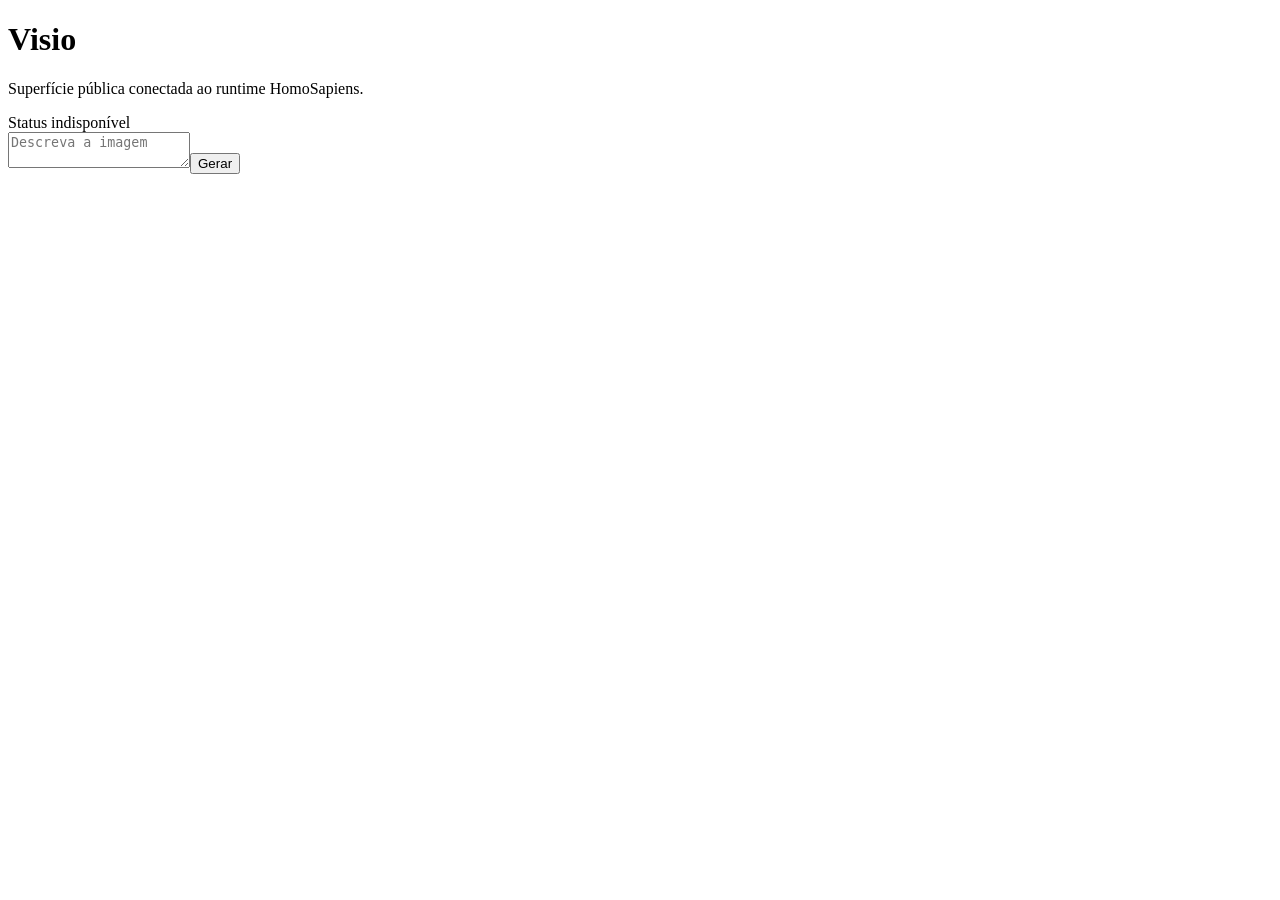
==== index.html @ 23fc5c18 "feat: publicar frontend Visio conectado ao runtime" ====
<!doctype html><html lang="pt-BR"><head><meta charset="utf-8"><meta name="viewport" content="width=device-width,initial-scale=1"><title>Visio · HomoSapiens</title></head><body><main><h1>Visio</h1><p>Superfície pública conectada ao runtime HomoSapiens.</p><div id="status">Verificando runtime…</div><textarea id="prompt" placeholder="Descreva a imagem"></textarea><button id="run">Gerar</button><div id="msg"></div><div id="preview"></div></main><script>(()=>{const BASE="https://visio-runtime-preview.homosapiens.id",st=document.querySelector("#status"),p=document.querySelector("#prompt"),b=document.querySelector("#run"),m=document.querySelector("#msg"),v=document.querySelector("#preview");fetch(BASE+"/health").then(r=>r.json()).then(j=>st.textContent=j.openai_configured?"Visio online · OpenAI conectada":"Visio online").catch(()=>st.textContent="Status indisponível");b.onclick=async()=>{const i=p.value.trim();if(i.length<3){m.textContent="Descreva a imagem.";return}b.disabled=true;m.textContent="Processando…";try{const z=new FormData;z.set("instruction",i);z.set("output_format","png");z.set("size","1024x1024");z.set("quality","medium");const r=await fetch(BASE+"/api/public/auto",{method:"POST",body:z});if(!r.ok)throw new Error(await r.text());const ct=r.headers.get("content-type")||"";if(ct.startsWith("image/")){const u=URL.createObjectURL(await r.blob());v.innerHTML="<img style='max-width:100%' alt='Resultado Visio'>";v.querySelector("img").src=u}else{const j=await r.json();if(j.url){v.innerHTML="<img style='max-width:100%' alt='Resultado Visio'>";v.querySelector("img").src=j.url}}m.textContent="Concluído."}catch(e){m.textContent="Não foi possível concluir."}finally{b.disabled=false}}})();</script></body></html>
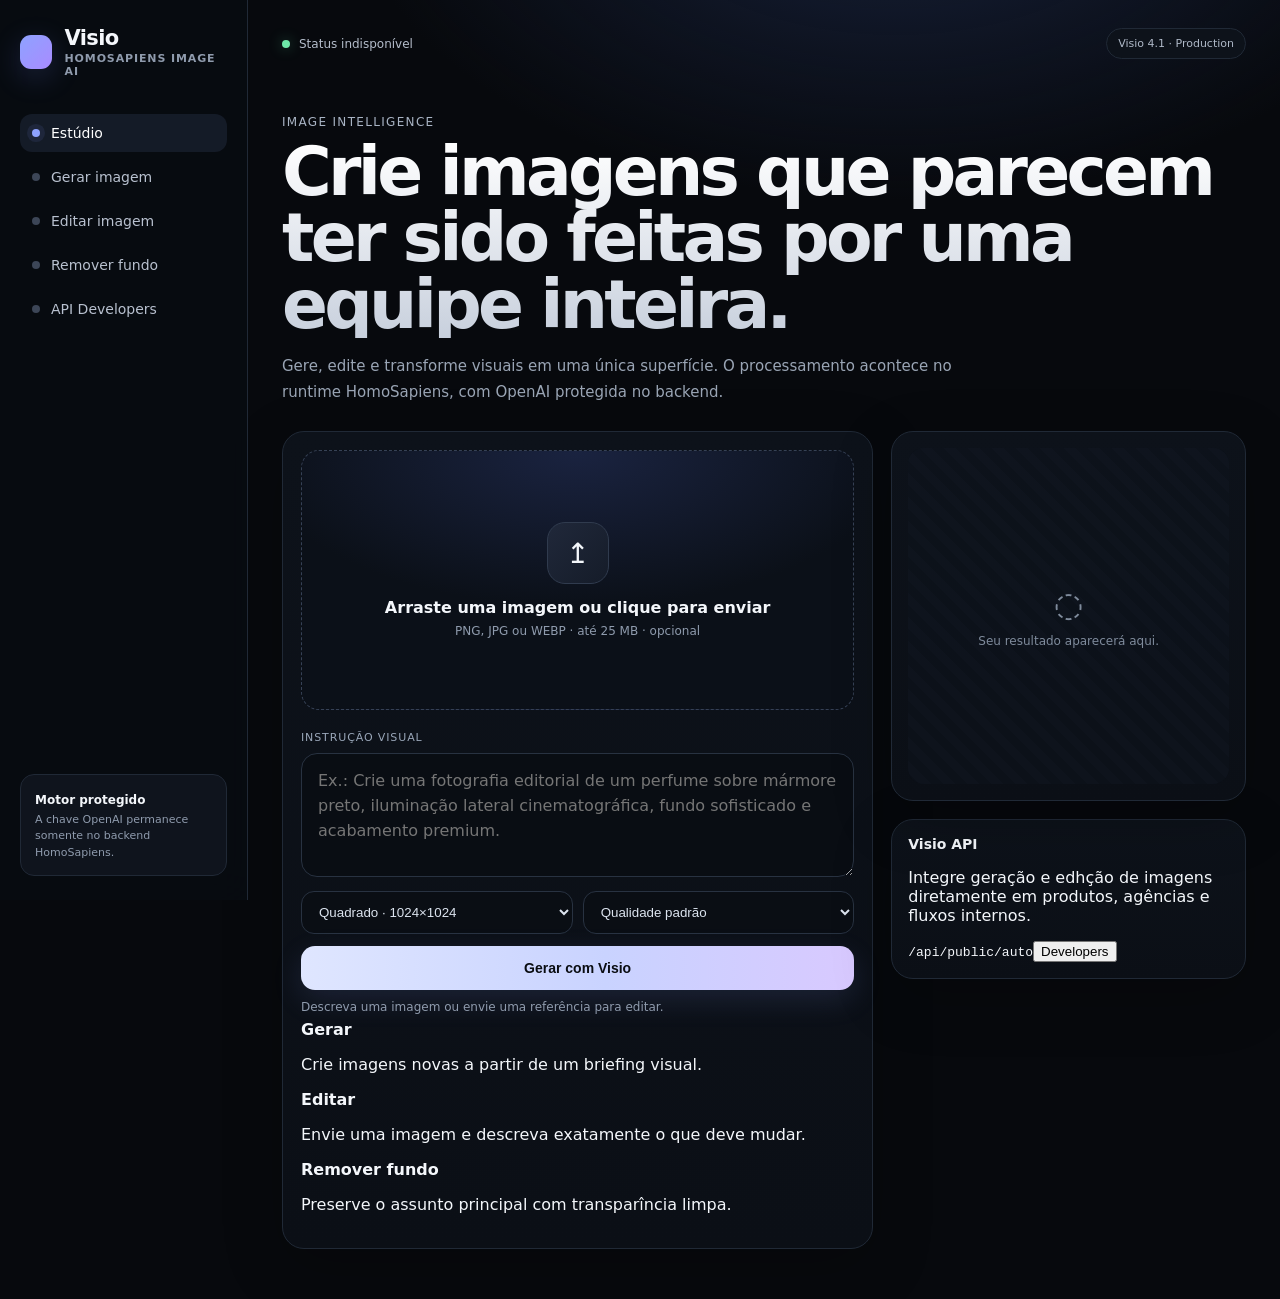
==== commit dc587f66: "feat(visio): redesenhar interface pública premium" ====
--- a/index.html
+++ b/index.html
@@ -1 +1,113 @@
-<!doctype html><html lang="pt-BR"><head><meta charset="utf-8"><meta name="viewport" content="width=device-width,initial-scale=1"><title>Visio · HomoSapiens</title></head><body><main><h1>Visio</h1><p>Superfície pública conectada ao runtime HomoSapiens.</p><div id="status">Verificando runtime…</div><textarea id="prompt" placeholder="Descreva a imagem"></textarea><button id="run">Gerar</button><div id="msg"></div><div id="preview"></div></main><script>(()=>{const BASE="https://visio-runtime-preview.homosapiens.id",st=document.querySelector("#status"),p=document.querySelector("#prompt"),b=document.querySelector("#run"),m=document.querySelector("#msg"),v=document.querySelector("#preview");fetch(BASE+"/health").then(r=>r.json()).then(j=>st.textContent=j.openai_configured?"Visio online · OpenAI conectada":"Visio online").catch(()=>st.textContent="Status indisponível");b.onclick=async()=>{const i=p.value.trim();if(i.length<3){m.textContent="Descreva a imagem.";return}b.disabled=true;m.textContent="Processando…";try{const z=new FormData;z.set("instruction",i);z.set("output_format","png");z.set("size","1024x1024");z.set("quality","medium");const r=await fetch(BASE+"/api/public/auto",{method:"POST",body:z});if(!r.ok)throw new Error(await r.text());const ct=r.headers.get("content-type")||"";if(ct.startsWith("image/")){const u=URL.createObjectURL(await r.blob());v.innerHTML="<img style='max-width:100%' alt='Resultado Visio'>";v.querySelector("img").src=u}else{const j=await r.json();if(j.url){v.innerHTML="<img style='max-width:100%' alt='Resultado Visio'>";v.querySelector("img").src=j.url}}m.textContent="Concluído."}catch(e){m.textContent="Não foi possível concluir."}finally{b.disabled=false}}})();</script></body></html>+<!doctype html>
+<html lang="pt-BR">
+<head>
+<meta charset="utf-8">
+<meta name="viewport" content="width=device-width,initial-scale=1">
+<meta name="theme-color" content="#07090d">
+<title>Visio — HomoSapiens Image AI</title>
+<style>
+:root{--bg:#07090d;--panel:#0d1118;--panel2:#111722;--line:#202936;--muted:#8f9bad;--text:#f4f7fb;--accent:#8ea2ff;--accent2:#a98bff;--ok:#6ee7a8;--danger:#ff8f8f}
+*{box-sizing:border-box}html,body{margin:0;background:radial-gradient(1000px 600px at 70% -10%,#17213b 0%,transparent 55%),var(--bg);color:var(--text);font-family:Inter,ui-sans-serif,system-ui,-apple-system,BlinkMacSystemFont,"Segoe UI",sans-serif}
+body{min-height:100vh}.shell{display:grid;grid-template-columns:248px minmax(0,1fr);min-height:100vh}
+aside{border-right:1px solid var(--line);background:rgba(9,12,18,.88);backdrop-filter:blur(18px);padding:26px 20px;position:sticky;top:0;height:100vh}
+.brand{display:flex;align-items:center;gap:12px;font-weight:800;font-size:21px;letter-spacing:-.03em}.mark{width:34px;height:34px;border-radius:11px;background:linear-gradient(135deg,var(--accent),var(--accent2));box-shadow:0 8px 30px #7586ff33}
+.brand small{display:block;font-size:11px;color:var(--muted);font-weight:600;letter-spacing:.08em;text-transform:uppercase;margin-top:2px}
+.nav{margin-top:36px;display:grid;gap:6px}.nav button{all:unset;display:flex;align-items:center;gap:11px;padding:11px 12px;border-radius:12px;color:#b8c1cf;font-size:14px;cursor:pointer}.nav button:hover,.nav button.active{background:#141b27;color:#fff}.nav i{width:8px;height:8px;border-radius:50%;background:#3c4657}.nav .active i{background:var(--accent);box-shadow:0 0 0 5px #8194ff18}
+.sidebar-foot{position:absolute;bottom:24px;left:20px;right:20px;padding:14px;border:1px solid var(--line);border-radius:14px;background:#0f141d}.sidebar-foot b{font-size:12px}.sidebar-foot p{margin:4px 0 0;color:var(--muted);font-size:11px;line-height:1.5}
+main{padding:28px 34px 50px}.topbar{display:flex;justify-content:space-between;align-items:center;gap:18px}.status{display:flex;align-items:center;gap:9px;font-size:12px;color:#b4bdcb}.dot{width:8px;height:8px;border-radius:50%;background:var(--ok);box-shadow:0 0 14px #5ee6a066}.chip{padding:8px 11px;border:1px solid var(--line);border-radius:999px;background:#0d121a;color:#aeb8c7;font-size:11px}
+.hero{margin:56px 0 26px}.eyebrow{font-size:12px;color:#a9b4c4;letter-spacing:.11em;text-transform:uppercase}.hero h1{font-size:clamp(38px,5.3vw,72px);max-width:980px;line-height:.98;letter-spacing:-.055em;margin:10px 0 16px;background:linear-gradient(180deg,#fff 0%,#c8d0dd 100%);-webkit-background-clip:text;color:transparent}.hero p{max-width:720px;color:#9aa5b5;line-height:1.7;font-size:15px}
+.workspace{display:grid;grid-template-columns:minmax(0,1.25fr) minmax(320px,.75fr);gap:18px;align-items:start}.card{background:linear-gradient(180deg,#0d121a,#0b0f16);border:1px solid var(--line);border-radius:22px;box-shadow:0 18px 60px #00000035}
+.creator{padding:18px}.drop{min-height:260px;border:1px dashed #364155;border-radius:18px;background:radial-gradient(500px 240px at 50% 0%,#1a2340 0%,#0b1018 65%);display:grid;place-items:center;text-align:center;padding:28px;cursor:pointer;transition:.2s}.drop:hover,.drop.drag{border-color:#7185ff;background:radial-gradient(500px 240px at 50% 0%,#202a4d 0%,#0b1018 65%)}.upload-icon{font-size:28px;width:62px;height:62px;border-radius:18px;display:grid;place-items:center;margin:0 auto 14px;background:linear-gradient(135deg,#20283a,#151c29);border:1px solid #303b4e}.drop strong{font-size:16px}.drop p{margin:7px 0 0;color:var(--muted);font-size:12px}
+.field{margin-top:16px}.field label{font-size:11px;letter-spacing:.08em;color:#99a6b8;text-transform:uppercase}.field textarea{width:100%;margin-top:8px;min-height:124px;resize:vertical;border:1px solid #283241;border-radius:16px;background:#090d13;color:#f4f7fb;padding:15px 16px;font:inherit;line-height:1.55;outline:none}.field textarea:focus{border-color:#6378ef;box-shadow:0 0 0 3px #6378ef18}.controls{display:grid;grid-template-columns:1fr 1fr;gap:10px;margin-top:10px}.controls select{width:100%;border:1px solid #283241;border-radius:13px;background:#0a0e14;color:#dce4ef;padding:12px 13px;outline:none}.run{width:100%;margin-top:12px;border:0;border-radius:14px;padding:14px 16px;font-weight:800;font-size:14px;cursor:pointert;color:#0a0d12;background:linear-gradient(90deg,#dfe6ff,#c9d3ff 55%,#d8c9ff);box-shadow:0 10px 30px #8aa0ff22}.run:disabled{opacity:.55;cursor:not-allowed}.msg{min-height:20px;margin-top:10px;font-size:12px;color:var(--muted)}.msg.ok{color:#8ce9b6}.msg.err{color:var(--danger)}
+.sidecol{display:grid;gap:18px}.preview{min-height:370px;padding:16px;display:grid;place-items:center;overflow:hidden;position:relative}.preview:before{content:"";position:absolute;inset:16px;border-radius:16px;background:linear-gradient(45deg,#0e141e 25%,#121925 25%,#121925 50%,#0e141e 50%,#0e141e 75%,#121925 75%);background-size:24px 24px;opacity:.45}.preview-inner{position:relative;z-index:1;text-align:center;color:#7f8b9c;font-size:12px}.preview img{position:relative;z-index:1;max-width:100%;max-height:580px;border-radius:15px;display:block;box-shadow:0 18px 45px #0008}.mini{padding:16px}.mini h3{margin:0 0 4px;font-size:14px}.mini {{margin:0;color:var(--muted);font-size:12px;line-height:1.55}.api-row{display:flex;justify-content:space-between;gap:10px;align-items:center;margin-top:14px;padding-top:14px;border-top:1px solid var(--line)}.api-row code{font-size:11px;color:#bac4d4}.api-btn{border:1px solid #2d3747;background:#131a25;color:#dce5f3;border-radius:10px;padding:8px 10px;font-size:11px}
+.features{margin-top:18px;display:grid;grid-template-columns:repeat(3,1fr);gap:12px}.feature{padding:15px;border:1px solid var(--line);border-radius:16px;background:#0b1017}.feature b{font-size:12px}.feature p{margin:5px 0 0;color:var(--muted);font-size:11px;line-height:1.5}
+@media(max-width:980px){.shell{grid-template-columns:1fr}aside{display:none}main{padding:22px}.workspace{grid-template-columns:1fr}.features{grid-template-columns:1fr}.hero{margin-top:42px}.hero h1{font-size:48px}}
+</style>
+</head>
+<body>
+<div class="shell">
+  <aside>
+    <div class="brand"><div class="mark"></div><div>Visio<small>HomoSapiens Image AI</small></div></div>
+    <div class="nav">
+      <button class="active"><i></i>Estúdio</button>
+      <button><i></i>Gerar imagem</button>
+      <button><i></i>Editar imagem</button>
+      <button><i></i>Remover fundo</button>
+    <button><i></i>API Developers</button>
+    </div>
+    <div class="sidebar-foot"><b>Motor protegido</b><p>A chave OpenAI permanece somente no backend HomoSapiens.</p></div>
+  </aside>
+  <main>
+    <div class="topbar">
+      <div class="status"><span class="dot"></span><span id="status">Verificando runtime…</span></div>
+      <div class="chip">Visio 4.1 · Production</div>
+    </div>
+    <section class="hero">
+      <div class="eyebrow">Image intelligence</div>
+      <h1>Crie imagens que parecem ter sido feitas por uma equipe inteira.</h1>
+      <p>Gere, edite e transforme visuais em uma única superfície. O processamento acontece no runtime HomoSapiens, com OpenAI protegida no backend.</p>
+    </section>
+    <section class="workspace">
+      <div class="card creator">
+        <div id="drop" class="drop">
+          <div>
+            <div class="upload-icon">↥</div>
+            <strong id="fileLabel">Arraste uma imagem ou clique para enviar</strong>
+            <p>PNG, JPG ou WEBP · até 25 MB · opcional</p>
+          </div>
+        </div>
+        <input id="file" type="file" accept="image/*" hidden>
+        <div class="field">
+          <label>Instrução visual</label>
+          <textarea id="prompt" placeholder="Ex.: Crie uma fotografia editorial de um perfume sobre mármore preto, iluminação lateral cinematográfica, fundo sofisticado e acabamento premium."></textarea>
+        </div>
+        <div class="controls">
+          <select id="size">
+            <option value="1024x1024">Quadrado · 1024×1024</option>
+            <option value="1536x1024">Paisagem · 1536×1024</option>
+            <option value="1024x1536">Retrato · 1024×1536</option>
+          </select>
+          <select id="quality">
+            <option value="low">Qualidade rápida</option>
+            <option value="medium" selected>Qualidade padrão</option>
+            <option value="high">Qualidade alta</option>
+          </select>
+        </div>
+        <button id="run" class="run">Gerar com Visio</button>
+        <div id="msg" class="msg">Descreva uma imagem ou envie uma referência para editar.</div>
+        <div class="features">
+          <div class="feature"><b>Gerar</b><p>Crie imagens novas a partir de um briefing visual.</p></div>
+          <div class="feature"><b>Editar</b><p>Envie uma imagem e descreva exatamente o que deve mudar.</p></div>
+          <div class="feature"><b>Remover fundo</b><p>Preserve o assunto principal com transparîncia limpa.</p></div>
+        </div>
+      </div>
+      <div class="sidecol">
+        <div class="card preview" id="preview"><div class="preview-inner"><div style="font-size:34px;margin-bottom:10px">◌</div>Seu resultado aparecerá aqui.</div></div>
+        <div class="card mini">
+          <h3>Visio API</h3>
+          <p>Integre geração e edhção de imagens diretamente em produtos, agências e fluxos internos.</p>
+          <div class="api-row"><code>/api/public/auto</code><button class="api-btn" type="button">Developers</button></div>
+        </div>
+      </div>
+    </section>
+  </main>
+</div>
+<script>
+(()=>{const BASE="https://visio-runtime-preview.homosapiens.id";
+const f=document.querySelector("#file"),d=document.querySelector("#drop"),fl=document.querySelector("#fileLabel"),p=document.querySelector("#prompt"),s=document.querySelector("#size"),q=document.querySelector("#quality"),b=document.querySelector("#run"),m=document.querySelector("#msg"),v=document.querySelector("#preview"),st=document.querySelector("#status");
+fetch(BASE+"/health",{cache:"no-store"}).then(r=>r.json()).then(j=>{st.textContent=j.openai_configured?"Visio online · OpenAI conectada":"Visio online · motor não configurado"}).catch(()=>st.textContent="Status indisponível");
+d.onclick=()=>f.click();
+["dragenter","dragover"].forEach(x=>d.addEventListener(x,e=>{e.preventDefault();d.classList.add("drag")}));
+["dragleave","drop"].forEach(x=>d.addEventListener(x,e=>{e.preventDefault();d.classList.remove("drag")}));
+d.addEventListener("drop",e=>{const x=e.dataTransfer.files?.[0];if(!x)return;const t=new DataTransfer;t.items.add(x);f.files=t.files;f.dispatchEvent(new Event("change"))});
+f.onchange=()=>fl.textContent=f.files[0]?.name||"Arraste uma imagem ou clique para enviar";
+b.onclick=async()=>{const i=p.value.trim();if(i.length<3){m.className="msg err";m.textContent="Descreva o que pretende criar ou editar.";return}
+b.disabled=true;m.className="msg";m.textContent="Processando no Visio…";
+try{const z=new FormData;z.set("instruction",i);z.set("output_format","png");z.set("size",s.value);z.set("quality",q.value);if(f.files[0])z.set("image",f.files[0]);
+const r=await fetch(BASE+"/api/public/auto",{method:"POST",body:z});if(!r.ok)throw new Error(await r.text());const ct=r.headers.get("content-type")||"";
+if(ct.startsWith("image/")){const u=URL.createObjectURL(await r.blob());v.innerHTML="<img alt='Resultado Visio'>";v.querySelector("img").src=u}else{const já=await r.json();if(ja.url){v.innerHTML="<img alt='Resultado Visio'>";v.querySelector("img").src=ja.url}else v.innerHTML="<div class='preview-inner'>"+JSON.stringify(ja)+"</div>"}
+m.className="msg ok";m.textContent="Concluído. Resultado gerado pelo Visio."}catch(e){console.error(e);m.className="msg err";m.textContent="Não foi possível concluir. Tente novamente."}finally{b.disabled=false}};
+})();
+</script>
+</body>
+</html>
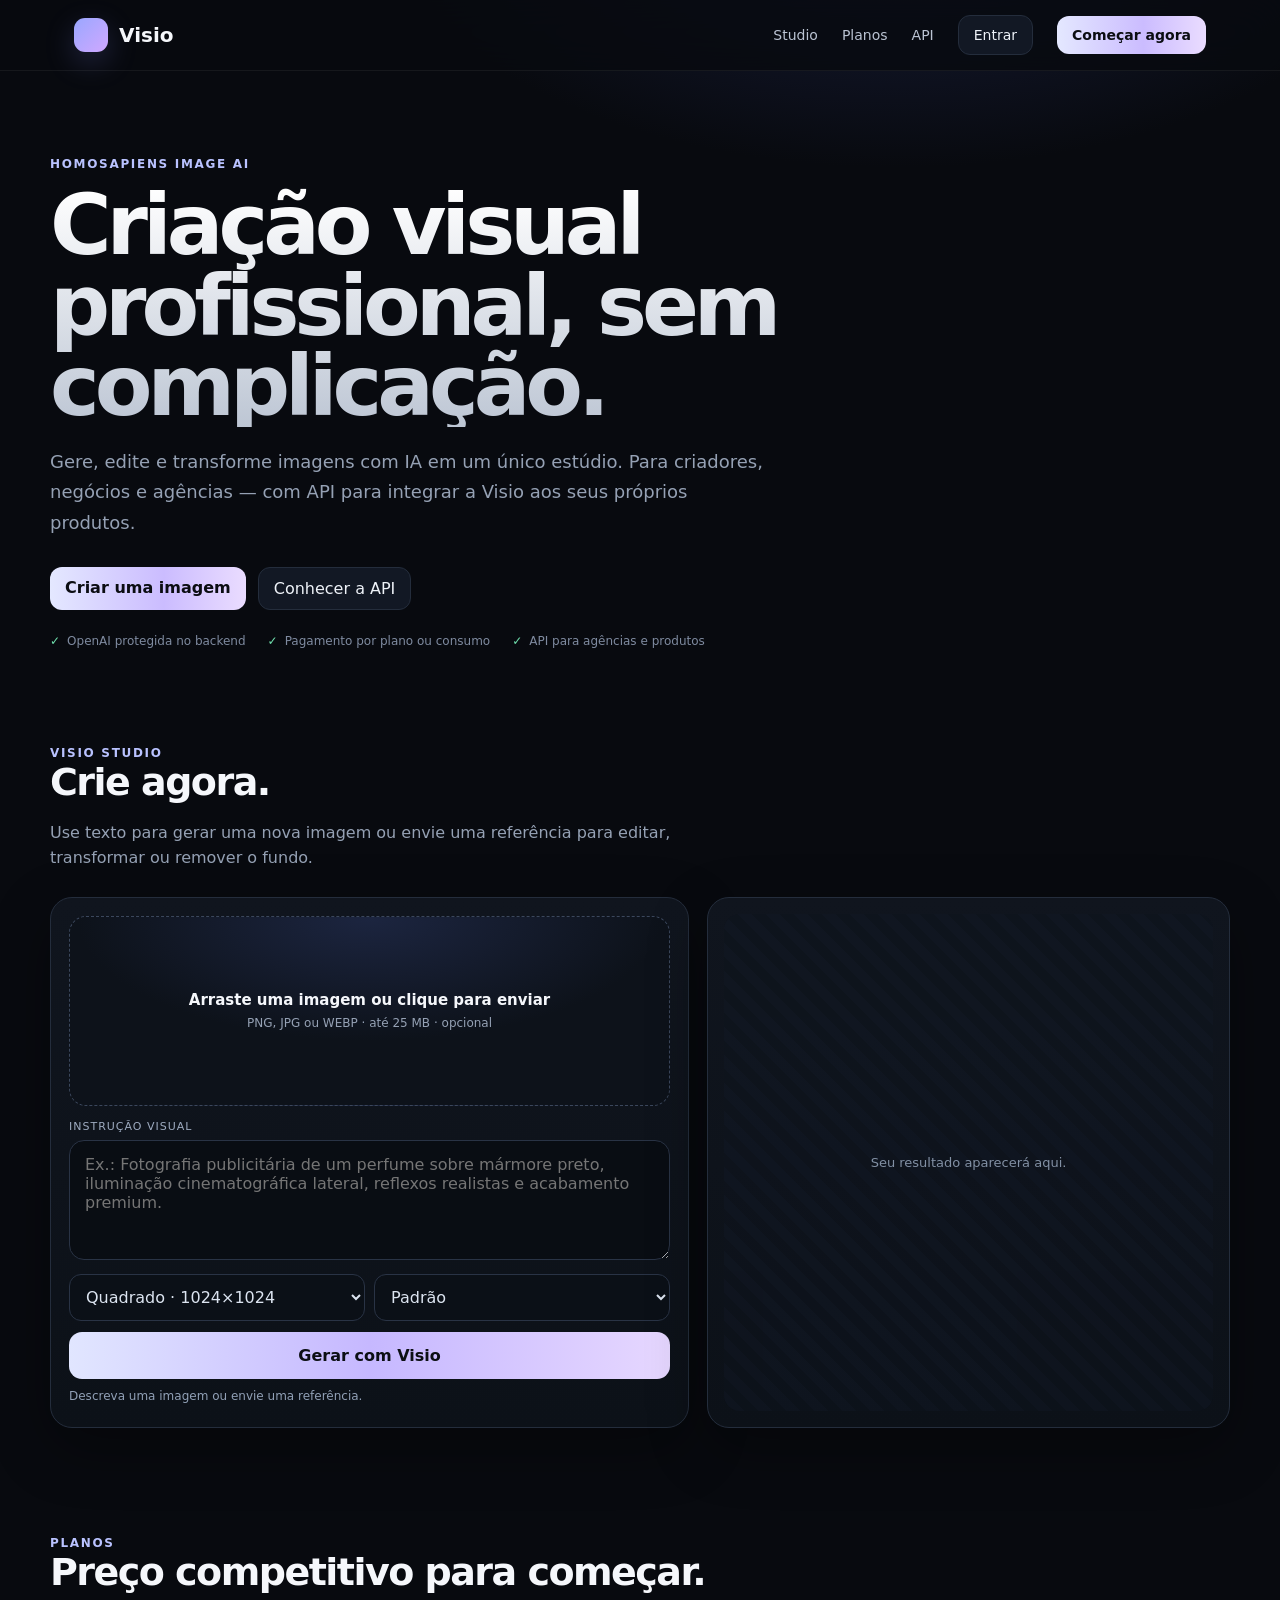
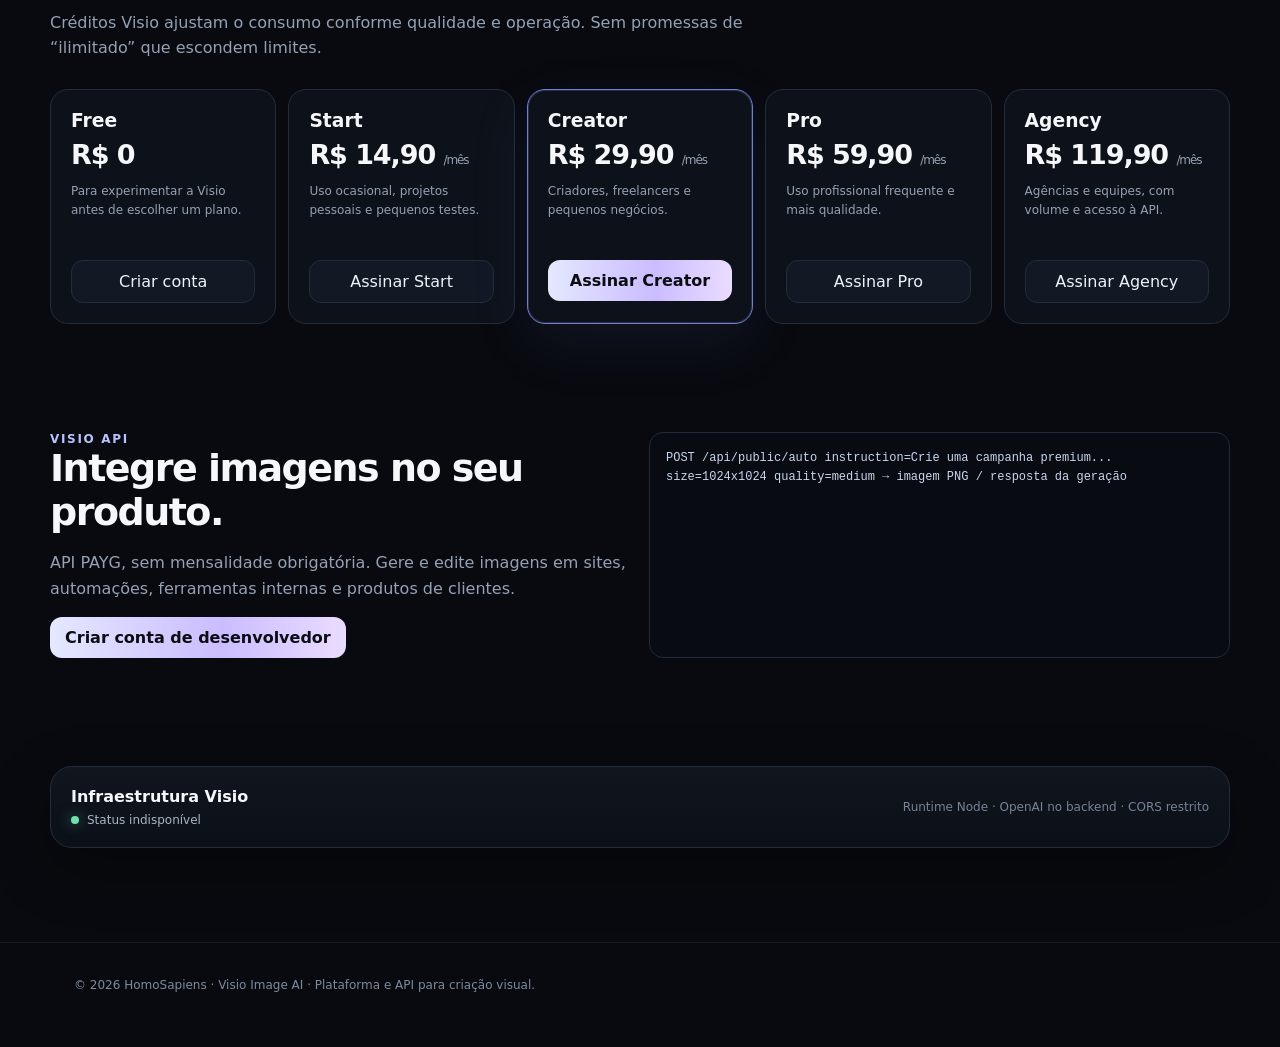
==== commit 79c22432: "feat(visio): adicionar landing SaaS, planos e login" ====
--- a/index.html
+++ b/index.html
@@ -1,113 +1,66 @@
 <!doctype html>
 <html lang="pt-BR">
 <head>
-<meta charset="utf-8">
-<meta name="viewport" content="width=device-width,initial-scale=1">
-<meta name="theme-color" content="#07090d">
-<title>Visio — HomoSapiens Image AI</title>
+<meta charset="utf-8"><meta name="viewport" content="width=device-width,initial-scale=1">
+<meta name="theme-color" content="#080a0f">
+<title>Visio — Image AI para criação, edição e API</title>
 <style>
-:root{--bg:#07090d;--panel:#0d1118;--panel2:#111722;--line:#202936;--muted:#8f9bad;--text:#f4f7fb;--accent:#8ea2ff;--accent2:#a98bff;--ok:#6ee7a8;--danger:#ff8f8f}
-*{box-sizing:border-box}html,body{margin:0;background:radial-gradient(1000px 600px at 70% -10%,#17213b 0%,transparent 55%),var(--bg);color:var(--text);font-family:Inter,ui-sans-serif,system-ui,-apple-system,BlinkMacSystemFont,"Segoe UI",sans-serif}
-body{min-height:100vh}.shell{display:grid;grid-template-columns:248px minmax(0,1fr);min-height:100vh}
-aside{border-right:1px solid var(--line);background:rgba(9,12,18,.88);backdrop-filter:blur(18px);padding:26px 20px;position:sticky;top:0;height:100vh}
-.brand{display:flex;align-items:center;gap:12px;font-weight:800;font-size:21px;letter-spacing:-.03em}.mark{width:34px;height:34px;border-radius:11px;background:linear-gradient(135deg,var(--accent),var(--accent2));box-shadow:0 8px 30px #7586ff33}
-.brand small{display:block;font-size:11px;color:var(--muted);font-weight:600;letter-spacing:.08em;text-transform:uppercase;margin-top:2px}
-.nav{margin-top:36px;display:grid;gap:6px}.nav button{all:unset;display:flex;align-items:center;gap:11px;padding:11px 12px;border-radius:12px;color:#b8c1cf;font-size:14px;cursor:pointer}.nav button:hover,.nav button.active{background:#141b27;color:#fff}.nav i{width:8px;height:8px;border-radius:50%;background:#3c4657}.nav .active i{background:var(--accent);box-shadow:0 0 0 5px #8194ff18}
-.sidebar-foot{position:absolute;bottom:24px;left:20px;right:20px;padding:14px;border:1px solid var(--line);border-radius:14px;background:#0f141d}.sidebar-foot b{font-size:12px}.sidebar-foot p{margin:4px 0 0;color:var(--muted);font-size:11px;line-height:1.5}
-main{padding:28px 34px 50px}.topbar{display:flex;justify-content:space-between;align-items:center;gap:18px}.status{display:flex;align-items:center;gap:9px;font-size:12px;color:#b4bdcb}.dot{width:8px;height:8px;border-radius:50%;background:var(--ok);box-shadow:0 0 14px #5ee6a066}.chip{padding:8px 11px;border:1px solid var(--line);border-radius:999px;background:#0d121a;color:#aeb8c7;font-size:11px}
-.hero{margin:56px 0 26px}.eyebrow{font-size:12px;color:#a9b4c4;letter-spacing:.11em;text-transform:uppercase}.hero h1{font-size:clamp(38px,5.3vw,72px);max-width:980px;line-height:.98;letter-spacing:-.055em;margin:10px 0 16px;background:linear-gradient(180deg,#fff 0%,#c8d0dd 100%);-webkit-background-clip:text;color:transparent}.hero p{max-width:720px;color:#9aa5b5;line-height:1.7;font-size:15px}
-.workspace{display:grid;grid-template-columns:minmax(0,1.25fr) minmax(320px,.75fr);gap:18px;align-items:start}.card{background:linear-gradient(180deg,#0d121a,#0b0f16);border:1px solid var(--line);border-radius:22px;box-shadow:0 18px 60px #00000035}
-.creator{padding:18px}.drop{min-height:260px;border:1px dashed #364155;border-radius:18px;background:radial-gradient(500px 240px at 50% 0%,#1a2340 0%,#0b1018 65%);display:grid;place-items:center;text-align:center;padding:28px;cursor:pointer;transition:.2s}.drop:hover,.drop.drag{border-color:#7185ff;background:radial-gradient(500px 240px at 50% 0%,#202a4d 0%,#0b1018 65%)}.upload-icon{font-size:28px;width:62px;height:62px;border-radius:18px;display:grid;place-items:center;margin:0 auto 14px;background:linear-gradient(135deg,#20283a,#151c29);border:1px solid #303b4e}.drop strong{font-size:16px}.drop p{margin:7px 0 0;color:var(--muted);font-size:12px}
-.field{margin-top:16px}.field label{font-size:11px;letter-spacing:.08em;color:#99a6b8;text-transform:uppercase}.field textarea{width:100%;margin-top:8px;min-height:124px;resize:vertical;border:1px solid #283241;border-radius:16px;background:#090d13;color:#f4f7fb;padding:15px 16px;font:inherit;line-height:1.55;outline:none}.field textarea:focus{border-color:#6378ef;box-shadow:0 0 0 3px #6378ef18}.controls{display:grid;grid-template-columns:1fr 1fr;gap:10px;margin-top:10px}.controls select{width:100%;border:1px solid #283241;border-radius:13px;background:#0a0e14;color:#dce4ef;padding:12px 13px;outline:none}.run{width:100%;margin-top:12px;border:0;border-radius:14px;padding:14px 16px;font-weight:800;font-size:14px;cursor:pointert;color:#0a0d12;background:linear-gradient(90deg,#dfe6ff,#c9d3ff 55%,#d8c9ff);box-shadow:0 10px 30px #8aa0ff22}.run:disabled{opacity:.55;cursor:not-allowed}.msg{min-height:20px;margin-top:10px;font-size:12px;color:var(--muted)}.msg.ok{color:#8ce9b6}.msg.err{color:var(--danger)}
-.sidecol{display:grid;gap:18px}.preview{min-height:370px;padding:16px;display:grid;place-items:center;overflow:hidden;position:relative}.preview:before{content:"";position:absolute;inset:16px;border-radius:16px;background:linear-gradient(45deg,#0e141e 25%,#121925 25%,#121925 50%,#0e141e 50%,#0e141e 75%,#121925 75%);background-size:24px 24px;opacity:.45}.preview-inner{position:relative;z-index:1;text-align:center;color:#7f8b9c;font-size:12px}.preview img{position:relative;z-index:1;max-width:100%;max-height:580px;border-radius:15px;display:block;box-shadow:0 18px 45px #0008}.mini{padding:16px}.mini h3{margin:0 0 4px;font-size:14px}.mini {{margin:0;color:var(--muted);font-size:12px;line-height:1.55}.api-row{display:flex;justify-content:space-between;gap:10px;align-items:center;margin-top:14px;padding-top:14px;border-top:1px solid var(--line)}.api-row code{font-size:11px;color:#bac4d4}.api-btn{border:1px solid #2d3747;background:#131a25;color:#dce5f3;border-radius:10px;padding:8px 10px;font-size:11px}
-.features{margin-top:18px;display:grid;grid-template-columns:repeat(3,1fr);gap:12px}.feature{padding:15px;border:1px solid var(--line);border-radius:16px;background:#0b1017}.feature b{font-size:12px}.feature p{margin:5px 0 0;color:var(--muted);font-size:11px;line-height:1.5}
-@media(max-width:980px){.shell{grid-template-columns:1fr}aside{display:none}main{padding:22px}.workspace{grid-template-columns:1fr}.features{grid-template-columns:1fr}.hero{margin-top:42px}.hero h1{font-size:48px}}
+:root{--bg:#080a0f;--panel:#0f131b;--panel2:#131925;--line:#242d3c;--text:#f5f7fb;--muted:#95a1b4;--accent:#9aa7ff;--accent2:#d0a8ff;--ok:#70e1ae}
+*{box-sizing:border-box}html{scroll-behavior:smooth}body{margin:0;background:radial-gradient(900px 500px at 70% -5%,#1a2041 0,transparent 60%),var(--bg);color:var(--text);font-family:Inter,system-ui,-apple-system,BlinkMacSystemFont,"Segoe UI",sans-serif}
+a{color:inherit;text-decoration:none}button,input,textarea,select{font:inherit}.wrap{max-width:1180px;margin:auto;padding:0 24px}.nav{position:sticky;top:0;z-index:20;background:rgba(8,10,15,.82);backdrop-filter:blur(18px);border-bottom:1px solid rgba(255,255,255,.06)}
+.navin{height:70px;display:flex;align-items:center;justify-content:space-between;gap:20px}.brand{display:flex;align-items:center;gap:11px;font-size:20px;font-weight:850}.logo{width:34px;height:34px;border-radius:11px;background:linear-gradient(135deg,var(--accent),var(--accent2));box-shadow:0 10px 30px #8a8fff35}.links{display:flex;align-items:center;gap:24px;color:#bbc4d3;font-size:14px}.btn{border:1px solid var(--line);background:#121824;color:#eef2f8;padding:11px 15px;border-radius:12px;cursor:pointer}.btn.primary{border:0;color:#0b0d12;font-weight:800;background:linear-gradient(90deg,#e4e8ff,#cbbcff 58%,#eadcff)}.btn:hover{filter:brightness(1.07)}
+.hero{padding:86px 0 44px}.eyebrow{color:#b9c2ff;font-size:12px;letter-spacing:.14em;text-transform:uppercase;font-weight:750}.hero h1{max-width:900px;font-size:clamp(46px,7vw,84px);line-height:.96;letter-spacing:-.06em;margin:14px 0 20px;background:linear-gradient(#fff,#bdc6d4);-webkit-background-clip:text;color:transparent}.hero p{max-width:720px;color:var(--muted);font-size:18px;line-height:1.7}.heroActions{display:flex;gap:12px;flex-wrap:wrap;margin-top:28px}.trust{display:flex;gap:22px;flex-wrap:wrap;margin-top:24px;color:#7f8ba0;font-size:12px}.trust span:before{content:"✓";color:var(--ok);margin-right:7px}
+.section{padding:54px 0}.section h2{font-size:38px;letter-spacing:-.04em;margin:0 0 12px}.sub{color:var(--muted);max-width:720px;line-height:1.6}
+.studio{display:grid;grid-template-columns:minmax(0,1.1fr) minmax(300px,.9fr);gap:18px;margin-top:26px}.card{background:linear-gradient(180deg,#10151e,#0c1118);border:1px solid var(--line);border-radius:22px;box-shadow:0 20px 60px #0005}.creator{padding:18px}.drop{min-height:190px;border:1px dashed #3b475c;border-radius:17px;background:radial-gradient(450px 190px at 50% 0,#1c2540,#0d121a 65%);display:grid;place-items:center;text-align:center;padding:24px;cursor:pointer}.drop strong{display:block;font-size:15px}.drop p{color:var(--muted);font-size:12px;margin:7px 0 0}.field{margin-top:14px}.field label{display:block;color:#9eabc0;font-size:11px;letter-spacing:.09em;text-transform:uppercase;margin-bottom:7px}.field textarea{width:100%;min-height:120px;resize:vertical;background:#090d13;border:1px solid #293345;color:#f5f7fb;border-radius:15px;padding:14px 15px;outline:0}.field textarea:focus{border-color:#7183e9}.controls{display:grid;grid-template-columns:1fr 1fr;gap:9px;margin-top:10px}.controls select{width:100%;background:#0b1017;color:#dce4f0;border:1px solid #293345;border-radius:12px;padding:12px}.run{width:100%;margin-top:11px;border:0;border-radius:13px;padding:14px;font-weight:850;color:#0c0f14;background:linear-gradient(90deg,#e1e6ff,#c6b8ff,#e6d7ff);cursor:pointer}.run:disabled{opacity:.55}.msg{min-height:20px;color:#91a0b6;font-size:12px;margin-top:10px}.msg.ok{color:#82e5b5}.msg.err{color:#ff9696}
+.result{min-height:410px;padding:16px;display:grid;place-items:center;position:relative;overflow:hidden}.result:before{content:"";position:absolute;inset:16px;border-radius:16px;background:linear-gradient(45deg,#0e141e 25%,#121927 25%,#121927 50%,#0e141e 50%,#0e141e 75%,#121927 75%);background-size:28px 28px;opacity:.45}.empty{position:relative;z-index:1;color:#8290a4;text-align:center;font-size:13px}.result img{position:relative;z-index:1;max-width:100%;max-height:620px;border-radius:15px;display:block}
+.pricing{display:grid;grid-template-columns:repeat(5,1fr);gap:12px;margin-top:28px}.plan{padding:20px;border:1px solid var(--line);border-radius:18px;background:#0d121a}.plan.hot{border-color:#727fd0;box-shadow:0 0 0 1px #727fd044 inset,0 20px 60px #6c73d51a}.plan h3{margin:0 0 8px}.price{font-size:27px;font-weight:850;letter-spacing:-.04em}.price small{font-size:12px;color:var(--muted);font-weight:500}.plan p{font-size:12px;color:var(--muted);line-height:1.55;min-height:56px}.plan button{width:100%;margin-top:10px}.api{display:grid;grid-template-columns:1fr 1fr;gap:18px}.api code{display:block;background:#080c12;border:1px solid #202a39;border-radius:14px;padding:16px;color:#cad6ee;overflow:auto;font-size:12px;line-height:1.6}
+.status{display:flex;align-items:center;gap:8px;color:#a9b4c4;font-size:12px}.dot{width:8px;height:8px;border-radius:50%;background:var(--ok);box-shadow:0 0 13px #70e1ae80}
+footer{padding:35px 0 55px;border-top:1px solid #171d27;color:#7f8a9d;font-size:12px;margin-top:40px}
+.modal{position:fixed;inset:0;z-index:50;background:#05070bcf;display:none;place-items:center;padding:20px}.modal.open{display:grid}.modalbox{width:min(440px,100%);background:#0e131b;border:1px solid #283144;border-radius:20px;padding:23px}.modalbox h3{margin:0 0 8px;font-size:24px}.modalbox p{color:var(--muted);font-size:13px;line-height:1.5}.modalbox input{width:100%;margin-top:9px;padding:12px 13px;border:1px solid #2a3446;border-radius:12px;background:#090d13;color:#fff;outline:0}.modalActions{display:flex;gap:8px;justify-content:flex-end;margin-top:14px}
+@media(max-width:1000px){.pricing{grid-template-columns:repeat(2,1fr)}.studio,.api{grid-template-columns:1fr}.links a{display:none}}@media(max-width:620px){.pricing{grid-template-columns:1fr}.hero{padding-top:54px}.hero h1{font-size:48px}.controls{grid-template-columns:1fr}}
 </style>
 </head>
 <body>
-<div class="shell">
-  <aside>
-    <div class="brand"><div class="mark"></div><div>Visio<small>HomoSapiens Image AI</small></div></div>
-    <div class="nav">
-      <button class="active"><i></i>Estúdio</button>
-      <button><i></i>Gerar imagem</button>
-      <button><i></i>Editar imagem</button>
-      <button><i></i>Remover fundo</button>
-    <button><i></i>API Developers</button>
-    </div>
-    <div class="sidebar-foot"><b>Motor protegido</b><p>A chave OpenAI permanece somente no backend HomoSapiens.</p></div>
-  </aside>
-  <main>
-    <div class="topbar">
-      <div class="status"><span class="dot"></span><span id="status">Verificando runtime…</span></div>
-      <div class="chip">Visio 4.1 · Production</div>
-    </div>
-    <section class="hero">
-      <div class="eyebrow">Image intelligence</div>
-      <h1>Crie imagens que parecem ter sido feitas por uma equipe inteira.</h1>
-      <p>Gere, edite e transforme visuais em uma única superfície. O processamento acontece no runtime HomoSapiens, com OpenAI protegida no backend.</p>
-    </section>
-    <section class="workspace">
-      <div class="card creator">
-        <div id="drop" class="drop">
-          <div>
-            <div class="upload-icon">↥</div>
-            <strong id="fileLabel">Arraste uma imagem ou clique para enviar</strong>
-            <p>PNG, JPG ou WEBP · até 25 MB · opcional</p>
-          </div>
-        </div>
-        <input id="file" type="file" accept="image/*" hidden>
-        <div class="field">
-          <label>Instrução visual</label>
-          <textarea id="prompt" placeholder="Ex.: Crie uma fotografia editorial de um perfume sobre mármore preto, iluminação lateral cinematográfica, fundo sofisticado e acabamento premium."></textarea>
-        </div>
-        <div class="controls">
-          <select id="size">
-            <option value="1024x1024">Quadrado · 1024×1024</option>
-            <option value="1536x1024">Paisagem · 1536×1024</option>
-            <option value="1024x1536">Retrato · 1024×1536</option>
-          </select>
-          <select id="quality">
-            <option value="low">Qualidade rápida</option>
-            <option value="medium" selected>Qualidade padrão</option>
-            <option value="high">Qualidade alta</option>
-          </select>
-        </div>
-        <button id="run" class="run">Gerar com Visio</button>
-        <div id="msg" class="msg">Descreva uma imagem ou envie uma referência para editar.</div>
-        <div class="features">
-          <div class="feature"><b>Gerar</b><p>Crie imagens novas a partir de um briefing visual.</p></div>
-          <div class="feature"><b>Editar</b><p>Envie uma imagem e descreva exatamente o que deve mudar.</p></div>
-          <div class="feature"><b>Remover fundo</b><p>Preserve o assunto principal com transparîncia limpa.</p></div>
-        </div>
-      </div>
-      <div class="sidecol">
-        <div class="card preview" id="preview"><div class="preview-inner"><div style="font-size:34px;margin-bottom:10px">◌</div>Seu resultado aparecerá aqui.</div></div>
-        <div class="card mini">
-          <h3>Visio API</h3>
-          <p>Integre geração e edhção de imagens diretamente em produtos, agências e fluxos internos.</p>
-          <div class="api-row"><code>/api/public/auto</code><button class="api-btn" type="button">Developers</button></div>
-        </div>
-      </div>
-    </section>
-  </main>
-</div>
+<nav class="nav"><div class="wrap navin"><a class="brand" href="#"><span class="logo"></span>Visio</a><div class="links"><a href="#studio">Studio</a><a href="#planos">Planos</a><a href="#api">API</a><button class="btn" id="loginBtn">Entrar</button><a class="btn primary" href="#planos">Começar agora</a></div></div></nav>
+
+<header class="wrap hero"><div class="eyebrow">HomoSapiens Image AI</div><h1>Criação visual profissional, sem complicação.</h1><p>Gere, edite e transforme imagens com IA em um único estúdio. Para criadores, negócios e agências — com API para integrar a Visio aos seus próprios produtos.</p><div class="heroActions"><a class="btn primary" href="#studio">Criar uma imagem</a><a class="btn" href="#api">Conhecer a API</a></div><div class="trust"><span>OpenAI protegida no backend</span><span>Pagamento por plano ou consumo</span><span>API para agências e produtos</span></div></header>
+
+<section id="studio" class="wrap section"><div class="eyebrow">Visio Studio</div><h2>Crie agora.</h2><p class="sub">Use texto para gerar uma nova imagem ou envie uma referência para editar, transformar ou remover o fundo.</p>
+<div class="studio"><div class="card creator"><div class="drop" id="drop"><div><strong id="fileLabel">Arraste uma imagem ou clique para enviar</strong><p>PNG, JPG ou WEBP · até 25 MB · opcional</p></div></div><input id="file" type="file" accept="image/*" hidden>
+<div class="field"><label>Instrução visual</label><textarea id="prompt" placeholder="Ex.: Fotografia publicitária de um perfume sobre mármore preto, iluminação cinematográfica lateral, reflexos realistas e acabamento premium."></textarea></div>
+<div class="controls"><select id="size"><option value="1024x1024">Quadrado · 1024×1024</option><option value="1536x1024">Paisagem · 1536×1024</option><option value="1024x1536">Retrato · 1024×1536</option></select><select id="quality"><option value="low">Rápida</option><option value="medium" selected>Padrão</option><option value="high">Alta</option></select></div>
+<button id="run" class="run">Gerar com Visio</button><div id="msg" class="msg">Descreva uma imagem ou envie uma referência.</div></div>
+<div class="card result" id="preview"><div class="empty">Seu resultado aparecerá aqui.</div></div></div></section>
+
+<section id="planos" class="wrap section"><div class="eyebrow">Planos</div><h2>Preço competitivo para começar.</h2><p class="sub">Créditos Visio ajustam o consumo conforme qualidade e operação. Sem promessas de “ilimitado” que escondem limites.</p>
+<div class="pricing">
+<div class="plan"><h3>Free</h3><div class="price">R$ 0</div><p>Para experimentar a Visio antes de escolher um plano.</p><button class="btn openLogin">Criar conta</button></div>
+<div class="plan"><h3>Start</h3><div class="price">R$ 14,90 <small>/mês</small></div><p>Uso ocasional, projetos pessoais e pequenos testes.</p><button class="btn openLogin">Assinar Start</button></div>
+<div class="plan hot"><h3>Creator</h3><div class="price">R$ 29,90 <small>/mês</small></div><p>Criadores, freelancers e pequenos negócios.</p><button class="btn primary openLogin">Assinar Creator</button></div>
+<div class="plan"><h3>Pro</h3><div class="price">R$ 59,90 <small>/mês</small></div><p>Uso profissional frequente e mais qualidade.</p><button class="btn openLogin">Assinar Pro</button></div>
+<div class="plan"><h3>Agency</h3><div class="price">R$ 119,90 <small>/mês</small></div><p>Agências e equipes, com volume e acesso à API.</p><button class="btn openLogin">Assinar Agency</button></div>
+</div></section>
+
+<section id="api" class="wrap section"><div class="api"><div><div class="eyebrow">Visio API</div><h2>Integre imagens no seu produto.</h2><p class="sub">API PAYG, sem mensalidade obrigatória. Gere e edite imagens em sites, automações, ferramentas internas e produtos de clientes.</p><button class="btn primary openLogin">Criar conta de desenvolvedor</button></div><code>POST /api/public/auto
+
+instruction=Crie uma campanha premium...
+size=1024x1024
+quality=medium
+
+→ imagem PNG / resposta da geração</code></div></section>
+
+<section class="wrap section"><div class="card" style="padding:20px;display:flex;justify-content:space-between;gap:18px;align-items:center;flex-wrap:wrap"><div><strong>Infraestrutura Visio</strong><div class="status" style="margin-top:7px"><span class="dot"></span><span id="status">Verificando runtime…</span></div></div><span style="color:#778398;font-size:12px">Runtime Node · OpenAI no backend · CORS restrito</span></div></section>
+
+<footer><div class="wrap">© 2026 HomoSapiens · Visio Image AI · Plataforma e API para criação visual.</div></footer>
+
+<div class="modal" id="modal"><div class="modalbox"><h3>Entrar na Visio</h3><p>Seu login dará acesso ao Studio, créditos, billing e API keys. A autenticação segura está sendo preparada no backend.</p><input id="email" type="email" placeholder="seu@email.com"><input id="pass" type="password" placeholder="Senha"><div id="loginMsg" class="msg"></div><div class="modalActions"><button class="btn" id="closeModal">Cancelar</button><button class="btn primary" id="doLogin">Entrar</button></div></div></div>
+
 <script>
-(()=>{const BASE="https://visio-runtime-preview.homosapiens.id";
-const f=document.querySelector("#file"),d=document.querySelector("#drop"),fl=document.querySelector("#fileLabel"),p=document.querySelector("#prompt"),s=document.querySelector("#size"),q=document.querySelector("#quality"),b=document.querySelector("#run"),m=document.querySelector("#msg"),v=document.querySelector("#preview"),st=document.querySelector("#status");
-fetch(BASE+"/health",{cache:"no-store"}).then(r=>r.json()).then(j=>{st.textContent=j.openai_configured?"Visio online · OpenAI conectada":"Visio online · motor não configurado"}).catch(()=>st.textContent="Status indisponível");
-d.onclick=()=>f.click();
-["dragenter","dragover"].forEach(x=>d.addEventListener(x,e=>{e.preventDefault();d.classList.add("drag")}));
-["dragleave","drop"].forEach(x=>d.addEventListener(x,e=>{e.preventDefault();d.classList.remove("drag")}));
-d.addEventListener("drop",e=>{const x=e.dataTransfer.files?.[0];if(!x)return;const t=new DataTransfer;t.items.add(x);f.files=t.files;f.dispatchEvent(new Event("change"))});
-f.onchange=()=>fl.textContent=f.files[0]?.name||"Arraste uma imagem ou clique para enviar";
-b.onclick=async()=>{const i=p.value.trim();if(i.length<3){m.className="msg err";m.textContent="Descreva o que pretende criar ou editar.";return}
-b.disabled=true;m.className="msg";m.textContent="Processando no Visio…";
-try{const z=new FormData;z.set("instruction",i);z.set("output_format","png");z.set("size",s.value);z.set("quality",q.value);if(f.files[0])z.set("image",f.files[0]);
-const r=await fetch(BASE+"/api/public/auto",{method:"POST",body:z});if(!r.ok)throw new Error(await r.text());const ct=r.headers.get("content-type")||"";
-if(ct.startsWith("image/")){const u=URL.createObjectURL(await r.blob());v.innerHTML="<img alt='Resultado Visio'>";v.querySelector("img").src=u}else{const já=await r.json();if(ja.url){v.innerHTML="<img alt='Resultado Visio'>";v.querySelector("img").src=ja.url}else v.innerHTML="<div class='preview-inner'>"+JSON.stringify(ja)+"</div>"}
-m.className="msg ok";m.textContent="Concluído. Resultado gerado pelo Visio."}catch(e){console.error(e);m.className="msg err";m.textContent="Não foi possível concluir. Tente novamente."}finally{b.disabled=false}};
+(()=>{const BASE="https://visio-runtime-preview.homosapiens.id",f=document.querySelector("#file"),d=document.querySelector("#drop"),fl=document.querySelector("#fileLabel"),p=document.querySelector("#prompt"),s=document.querySelector("#size"),q=document.querySelector("#quality"),b=document.querySelector("#run"),m=document.querySelector("#msg"),v=document.querySelector("#preview"),st=document.querySelector("#status"),modal=document.querySelector("#modal");
+fetch(BASE+"/health",{cache:"no-store"}).then(r=>r.json()).then(j=>st.textContent=j.openai_configured?"Visio online · OpenAI conectada":"Visio online · motor não configurado").catch(()=>st.textContent="Status indisponível");
+d.onclick=()=>f.click();["dragenter","dragover"].forEach(x=>d.addEventListener(x,e=>{e.preventDefault();d.style.borderColor="#7185ff"}));["dragleave","drop"].forEach(x=>d.addEventListener(x,e=>{e.preventDefault();d.style.borderColor="#3b475c"}));d.addEventListener("drop",e=>{const x=e.dataTransfer.files?.[0];if(!x)return;const t=new DataTransfer;t.items.add(x);f.files=t.files;f.dispatchEvent(new Event("change"))});f.onchange=()=>fl.textContent=f.files[0]?.name||"Arraste uma imagem ou clique para enviar";
+b.onclick=async()=>{const i=p.value.trim();if(i.length<3){m.className="msg err";m.textContent="Descreva o que pretende criar ou editar.";return}b.disabled=true;m.className="msg";m.textContent="Processando no Visio…";try{const z=new FormData;z.set("instruction",i);z.set("output_format","png");z.set("size",s.value);z.set("quality",q.value);if(f.files[0])z.set("image",f.files[0]);const r=await fetch(BASE+"/api/public/auto",{method:"POST",body:z});if(!r.ok)throw new Error(await r.text());const ct=r.headers.get("content-type")||"";if(ct.startsWith("image/")){const u=URL.createObjectURL(await r.blob());v.innerHTML="<img alt='Resultado Visio'>";v.querySelector("img").src=u}else{const j=await r.json();if(j.url){v.innerHTML="<img alt='Resultado Visio'>";v.querySelector("img").src=j.url}else v.innerHTML="<div class='empty'>"+JSON.stringify(j)+"</div>"}m.className="msg ok";m.textContent="Concluído. Resultado gerado pelo Visio."}catch(e){console.error(e);m.className="msg err";m.textContent="Não foi possível concluir. Tente novamente."}finally{b.disabled=false}};
+const open=()=>modal.classList.add("open");document.querySelector("#loginBtn").onclick=open;document.querySelectorAll(".openLogin").forEach(x=>x.onclick=open);document.querySelector("#closeModal").onclick=()=>modal.classList.remove("open");modal.onclick=e=>{if(e.target===modal)modal.classList.remove("open")};document.querySelector("#doLogin").onclick=async()=>{const lm=document.querySelector("#loginMsg");lm.className="msg";lm.textContent="Login seguro será ativado assim que configurarmos a conta administrativa e o banco de usuários."};
 })();
 </script>
-</body>
-</html>+</body></html>
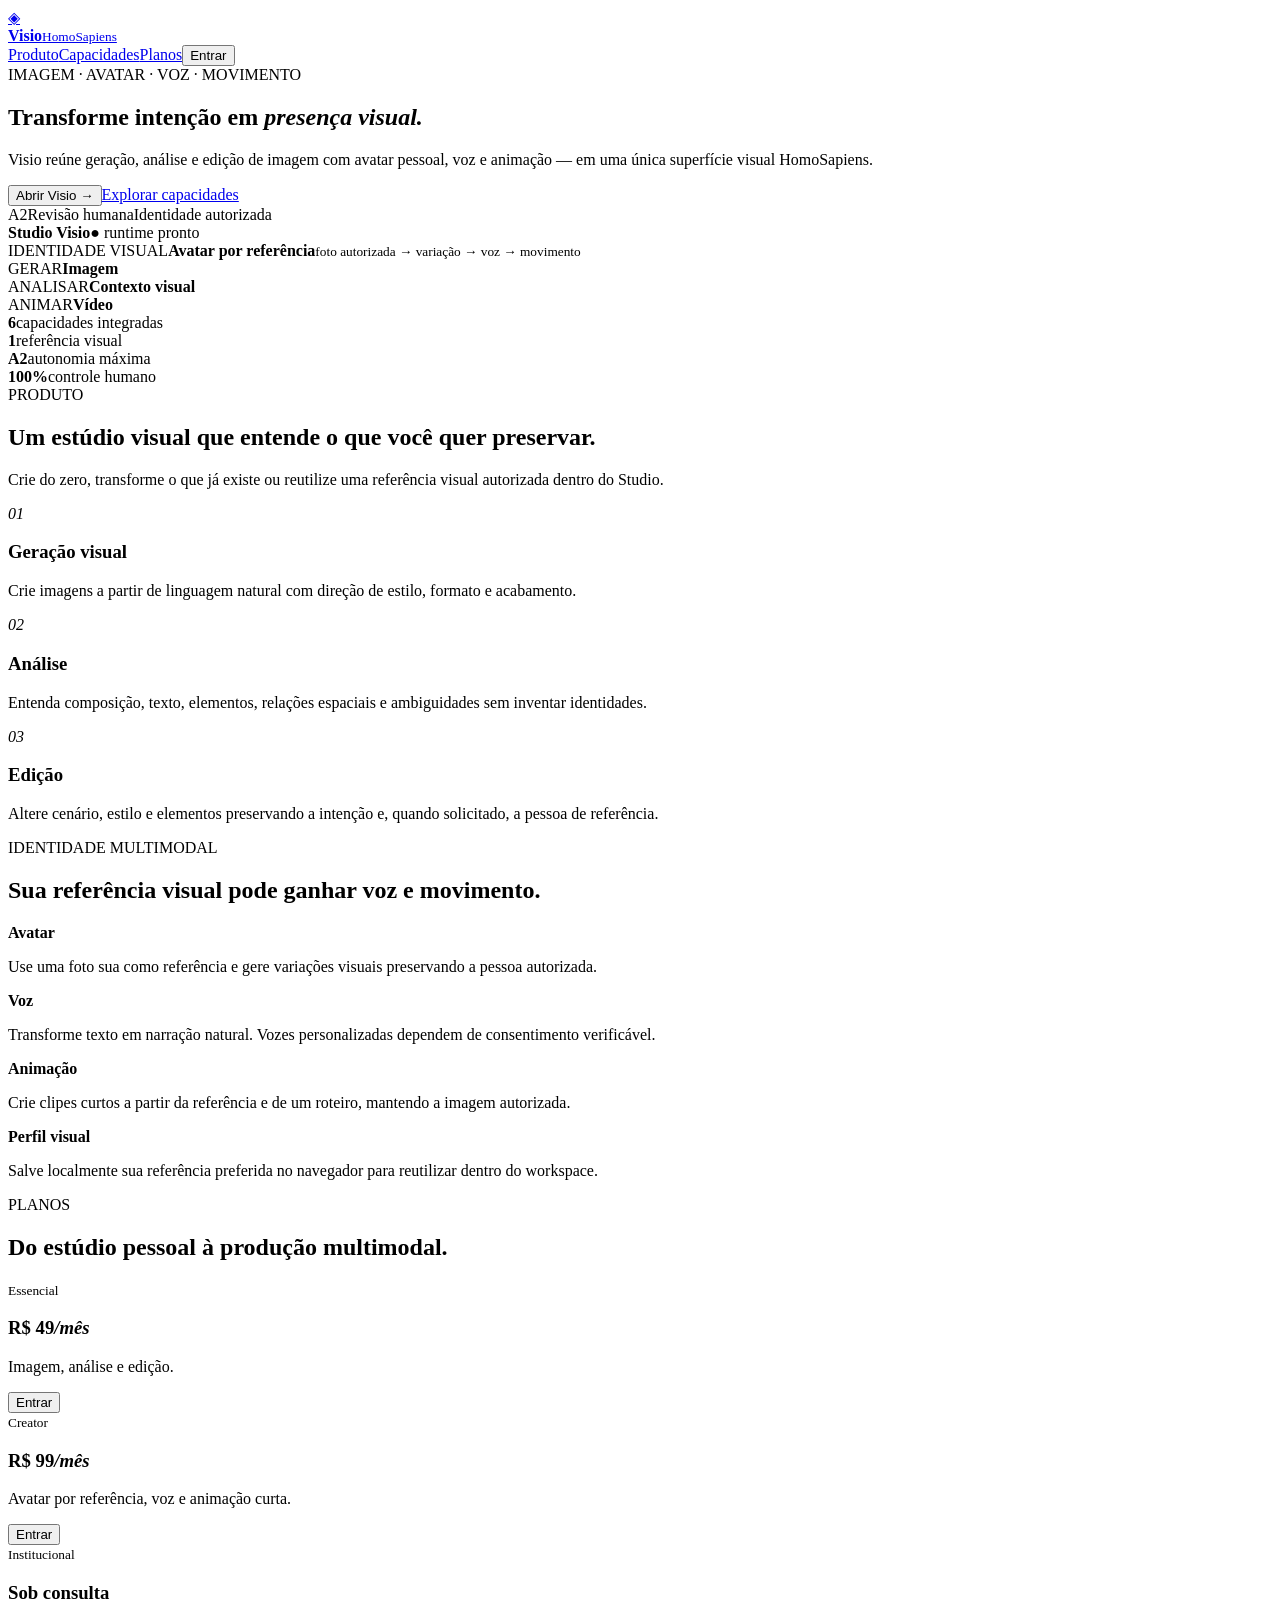
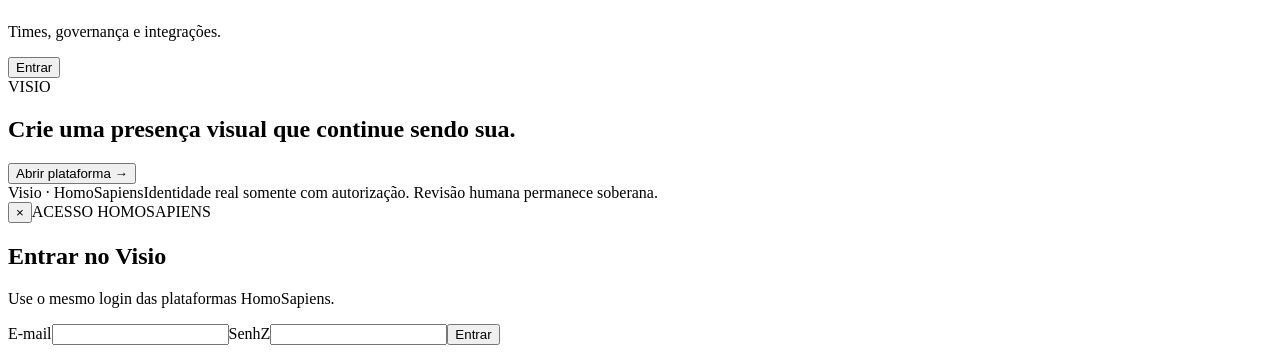
==== commit 60cd9e9b: "sync(visio): mirror canonical landing from visio-web" ====
--- a/index.html
+++ b/index.html
@@ -1,66 +1,13 @@
-<!doctype html>
-<html lang="pt-BR">
-<head>
-<meta charset="utf-8"><meta name="viewport" content="width=device-width,initial-scale=1">
-<meta name="theme-color" content="#080a0f">
-<title>Visio — Image AI para criação, edição e API</title>
-<style>
-:root{--bg:#080a0f;--panel:#0f131b;--panel2:#131925;--line:#242d3c;--text:#f5f7fb;--muted:#95a1b4;--accent:#9aa7ff;--accent2:#d0a8ff;--ok:#70e1ae}
-*{box-sizing:border-box}html{scroll-behavior:smooth}body{margin:0;background:radial-gradient(900px 500px at 70% -5%,#1a2041 0,transparent 60%),var(--bg);color:var(--text);font-family:Inter,system-ui,-apple-system,BlinkMacSystemFont,"Segoe UI",sans-serif}
-a{color:inherit;text-decoration:none}button,input,textarea,select{font:inherit}.wrap{max-width:1180px;margin:auto;padding:0 24px}.nav{position:sticky;top:0;z-index:20;background:rgba(8,10,15,.82);backdrop-filter:blur(18px);border-bottom:1px solid rgba(255,255,255,.06)}
-.navin{height:70px;display:flex;align-items:center;justify-content:space-between;gap:20px}.brand{display:flex;align-items:center;gap:11px;font-size:20px;font-weight:850}.logo{width:34px;height:34px;border-radius:11px;background:linear-gradient(135deg,var(--accent),var(--accent2));box-shadow:0 10px 30px #8a8fff35}.links{display:flex;align-items:center;gap:24px;color:#bbc4d3;font-size:14px}.btn{border:1px solid var(--line);background:#121824;color:#eef2f8;padding:11px 15px;border-radius:12px;cursor:pointer}.btn.primary{border:0;color:#0b0d12;font-weight:800;background:linear-gradient(90deg,#e4e8ff,#cbbcff 58%,#eadcff)}.btn:hover{filter:brightness(1.07)}
-.hero{padding:86px 0 44px}.eyebrow{color:#b9c2ff;font-size:12px;letter-spacing:.14em;text-transform:uppercase;font-weight:750}.hero h1{max-width:900px;font-size:clamp(46px,7vw,84px);line-height:.96;letter-spacing:-.06em;margin:14px 0 20px;background:linear-gradient(#fff,#bdc6d4);-webkit-background-clip:text;color:transparent}.hero p{max-width:720px;color:var(--muted);font-size:18px;line-height:1.7}.heroActions{display:flex;gap:12px;flex-wrap:wrap;margin-top:28px}.trust{display:flex;gap:22px;flex-wrap:wrap;margin-top:24px;color:#7f8ba0;font-size:12px}.trust span:before{content:"✓";color:var(--ok);margin-right:7px}
-.section{padding:54px 0}.section h2{font-size:38px;letter-spacing:-.04em;margin:0 0 12px}.sub{color:var(--muted);max-width:720px;line-height:1.6}
-.studio{display:grid;grid-template-columns:minmax(0,1.1fr) minmax(300px,.9fr);gap:18px;margin-top:26px}.card{background:linear-gradient(180deg,#10151e,#0c1118);border:1px solid var(--line);border-radius:22px;box-shadow:0 20px 60px #0005}.creator{padding:18px}.drop{min-height:190px;border:1px dashed #3b475c;border-radius:17px;background:radial-gradient(450px 190px at 50% 0,#1c2540,#0d121a 65%);display:grid;place-items:center;text-align:center;padding:24px;cursor:pointer}.drop strong{display:block;font-size:15px}.drop p{color:var(--muted);font-size:12px;margin:7px 0 0}.field{margin-top:14px}.field label{display:block;color:#9eabc0;font-size:11px;letter-spacing:.09em;text-transform:uppercase;margin-bottom:7px}.field textarea{width:100%;min-height:120px;resize:vertical;background:#090d13;border:1px solid #293345;color:#f5f7fb;border-radius:15px;padding:14px 15px;outline:0}.field textarea:focus{border-color:#7183e9}.controls{display:grid;grid-template-columns:1fr 1fr;gap:9px;margin-top:10px}.controls select{width:100%;background:#0b1017;color:#dce4f0;border:1px solid #293345;border-radius:12px;padding:12px}.run{width:100%;margin-top:11px;border:0;border-radius:13px;padding:14px;font-weight:850;color:#0c0f14;background:linear-gradient(90deg,#e1e6ff,#c6b8ff,#e6d7ff);cursor:pointer}.run:disabled{opacity:.55}.msg{min-height:20px;color:#91a0b6;font-size:12px;margin-top:10px}.msg.ok{color:#82e5b5}.msg.err{color:#ff9696}
-.result{min-height:410px;padding:16px;display:grid;place-items:center;position:relative;overflow:hidden}.result:before{content:"";position:absolute;inset:16px;border-radius:16px;background:linear-gradient(45deg,#0e141e 25%,#121927 25%,#121927 50%,#0e141e 50%,#0e141e 75%,#121927 75%);background-size:28px 28px;opacity:.45}.empty{position:relative;z-index:1;color:#8290a4;text-align:center;font-size:13px}.result img{position:relative;z-index:1;max-width:100%;max-height:620px;border-radius:15px;display:block}
-.pricing{display:grid;grid-template-columns:repeat(5,1fr);gap:12px;margin-top:28px}.plan{padding:20px;border:1px solid var(--line);border-radius:18px;background:#0d121a}.plan.hot{border-color:#727fd0;box-shadow:0 0 0 1px #727fd044 inset,0 20px 60px #6c73d51a}.plan h3{margin:0 0 8px}.price{font-size:27px;font-weight:850;letter-spacing:-.04em}.price small{font-size:12px;color:var(--muted);font-weight:500}.plan p{font-size:12px;color:var(--muted);line-height:1.55;min-height:56px}.plan button{width:100%;margin-top:10px}.api{display:grid;grid-template-columns:1fr 1fr;gap:18px}.api code{display:block;background:#080c12;border:1px solid #202a39;border-radius:14px;padding:16px;color:#cad6ee;overflow:auto;font-size:12px;line-height:1.6}
-.status{display:flex;align-items:center;gap:8px;color:#a9b4c4;font-size:12px}.dot{width:8px;height:8px;border-radius:50%;background:var(--ok);box-shadow:0 0 13px #70e1ae80}
-footer{padding:35px 0 55px;border-top:1px solid #171d27;color:#7f8a9d;font-size:12px;margin-top:40px}
-.modal{position:fixed;inset:0;z-index:50;background:#05070bcf;display:none;place-items:center;padding:20px}.modal.open{display:grid}.modalbox{width:min(440px,100%);background:#0e131b;border:1px solid #283144;border-radius:20px;padding:23px}.modalbox h3{margin:0 0 8px;font-size:24px}.modalbox p{color:var(--muted);font-size:13px;line-height:1.5}.modalbox input{width:100%;margin-top:9px;padding:12px 13px;border:1px solid #2a3446;border-radius:12px;background:#090d13;color:#fff;outline:0}.modalActions{display:flex;gap:8px;justify-content:flex-end;margin-top:14px}
-@media(max-width:1000px){.pricing{grid-template-columns:repeat(2,1fr)}.studio,.api{grid-template-columns:1fr}.links a{display:none}}@media(max-width:620px){.pricing{grid-template-columns:1fr}.hero{padding-top:54px}.hero h1{font-size:48px}.controls{grid-template-columns:1fr}}
-</style>
-</head>
-<body>
-<nav class="nav"><div class="wrap navin"><a class="brand" href="#"><span class="logo"></span>Visio</a><div class="links"><a href="#studio">Studio</a><a href="#planos">Planos</a><a href="#api">API</a><button class="btn" id="loginBtn">Entrar</button><a class="btn primary" href="#planos">Começar agora</a></div></div></nav>
-
-<header class="wrap hero"><div class="eyebrow">HomoSapiens Image AI</div><h1>Criação visual profissional, sem complicação.</h1><p>Gere, edite e transforme imagens com IA em um único estúdio. Para criadores, negócios e agências — com API para integrar a Visio aos seus próprios produtos.</p><div class="heroActions"><a class="btn primary" href="#studio">Criar uma imagem</a><a class="btn" href="#api">Conhecer a API</a></div><div class="trust"><span>OpenAI protegida no backend</span><span>Pagamento por plano ou consumo</span><span>API para agências e produtos</span></div></header>
-
-<section id="studio" class="wrap section"><div class="eyebrow">Visio Studio</div><h2>Crie agora.</h2><p class="sub">Use texto para gerar uma nova imagem ou envie uma referência para editar, transformar ou remover o fundo.</p>
-<div class="studio"><div class="card creator"><div class="drop" id="drop"><div><strong id="fileLabel">Arraste uma imagem ou clique para enviar</strong><p>PNG, JPG ou WEBP · até 25 MB · opcional</p></div></div><input id="file" type="file" accept="image/*" hidden>
-<div class="field"><label>Instrução visual</label><textarea id="prompt" placeholder="Ex.: Fotografia publicitária de um perfume sobre mármore preto, iluminação cinematográfica lateral, reflexos realistas e acabamento premium."></textarea></div>
-<div class="controls"><select id="size"><option value="1024x1024">Quadrado · 1024×1024</option><option value="1536x1024">Paisagem · 1536×1024</option><option value="1024x1536">Retrato · 1024×1536</option></select><select id="quality"><option value="low">Rápida</option><option value="medium" selected>Padrão</option><option value="high">Alta</option></select></div>
-<button id="run" class="run">Gerar com Visio</button><div id="msg" class="msg">Descreva uma imagem ou envie uma referência.</div></div>
-<div class="card result" id="preview"><div class="empty">Seu resultado aparecerá aqui.</div></div></div></section>
-
-<section id="planos" class="wrap section"><div class="eyebrow">Planos</div><h2>Preço competitivo para começar.</h2><p class="sub">Créditos Visio ajustam o consumo conforme qualidade e operação. Sem promessas de “ilimitado” que escondem limites.</p>
-<div class="pricing">
-<div class="plan"><h3>Free</h3><div class="price">R$ 0</div><p>Para experimentar a Visio antes de escolher um plano.</p><button class="btn openLogin">Criar conta</button></div>
-<div class="plan"><h3>Start</h3><div class="price">R$ 14,90 <small>/mês</small></div><p>Uso ocasional, projetos pessoais e pequenos testes.</p><button class="btn openLogin">Assinar Start</button></div>
-<div class="plan hot"><h3>Creator</h3><div class="price">R$ 29,90 <small>/mês</small></div><p>Criadores, freelancers e pequenos negócios.</p><button class="btn primary openLogin">Assinar Creator</button></div>
-<div class="plan"><h3>Pro</h3><div class="price">R$ 59,90 <small>/mês</small></div><p>Uso profissional frequente e mais qualidade.</p><button class="btn openLogin">Assinar Pro</button></div>
-<div class="plan"><h3>Agency</h3><div class="price">R$ 119,90 <small>/mês</small></div><p>Agências e equipes, com volume e acesso à API.</p><button class="btn openLogin">Assinar Agency</button></div>
-</div></section>
-
-<section id="api" class="wrap section"><div class="api"><div><div class="eyebrow">Visio API</div><h2>Integre imagens no seu produto.</h2><p class="sub">API PAYG, sem mensalidade obrigatória. Gere e edite imagens em sites, automações, ferramentas internas e produtos de clientes.</p><button class="btn primary openLogin">Criar conta de desenvolvedor</button></div><code>POST /api/public/auto
-
-instruction=Crie uma campanha premium...
-size=1024x1024
-quality=medium
-
-→ imagem PNG / resposta da geração</code></div></section>
-
-<section class="wrap section"><div class="card" style="padding:20px;display:flex;justify-content:space-between;gap:18px;align-items:center;flex-wrap:wrap"><div><strong>Infraestrutura Visio</strong><div class="status" style="margin-top:7px"><span class="dot"></span><span id="status">Verificando runtime…</span></div></div><span style="color:#778398;font-size:12px">Runtime Node · OpenAI no backend · CORS restrito</span></div></section>
-
-<footer><div class="wrap">© 2026 HomoSapiens · Visio Image AI · Plataforma e API para criação visual.</div></footer>
-
-<div class="modal" id="modal"><div class="modalbox"><h3>Entrar na Visio</h3><p>Seu login dará acesso ao Studio, créditos, billing e API keys. A autenticação segura está sendo preparada no backend.</p><input id="email" type="email" placeholder="seu@email.com"><input id="pass" type="password" placeholder="Senha"><div id="loginMsg" class="msg"></div><div class="modalActions"><button class="btn" id="closeModal">Cancelar</button><button class="btn primary" id="doLogin">Entrar</button></div></div></div>
-
-<script>
-(()=>{const BASE="https://visio-runtime-preview.homosapiens.id",f=document.querySelector("#file"),d=document.querySelector("#drop"),fl=document.querySelector("#fileLabel"),p=document.querySelector("#prompt"),s=document.querySelector("#size"),q=document.querySelector("#quality"),b=document.querySelector("#run"),m=document.querySelector("#msg"),v=document.querySelector("#preview"),st=document.querySelector("#status"),modal=document.querySelector("#modal");
-fetch(BASE+"/health",{cache:"no-store"}).then(r=>r.json()).then(j=>st.textContent=j.openai_configured?"Visio online · OpenAI conectada":"Visio online · motor não configurado").catch(()=>st.textContent="Status indisponível");
-d.onclick=()=>f.click();["dragenter","dragover"].forEach(x=>d.addEventListener(x,e=>{e.preventDefault();d.style.borderColor="#7185ff"}));["dragleave","drop"].forEach(x=>d.addEventListener(x,e=>{e.preventDefault();d.style.borderColor="#3b475c"}));d.addEventListener("drop",e=>{const x=e.dataTransfer.files?.[0];if(!x)return;const t=new DataTransfer;t.items.add(x);f.files=t.files;f.dispatchEvent(new Event("change"))});f.onchange=()=>fl.textContent=f.files[0]?.name||"Arraste uma imagem ou clique para enviar";
-b.onclick=async()=>{const i=p.value.trim();if(i.length<3){m.className="msg err";m.textContent="Descreva o que pretende criar ou editar.";return}b.disabled=true;m.className="msg";m.textContent="Processando no Visio…";try{const z=new FormData;z.set("instruction",i);z.set("output_format","png");z.set("size",s.value);z.set("quality",q.value);if(f.files[0])z.set("image",f.files[0]);const r=await fetch(BASE+"/api/public/auto",{method:"POST",body:z});if(!r.ok)throw new Error(await r.text());const ct=r.headers.get("content-type")||"";if(ct.startsWith("image/")){const u=URL.createObjectURL(await r.blob());v.innerHTML="<img alt='Resultado Visio'>";v.querySelector("img").src=u}else{const j=await r.json();if(j.url){v.innerHTML="<img alt='Resultado Visio'>";v.querySelector("img").src=j.url}else v.innerHTML="<div class='empty'>"+JSON.stringify(j)+"</div>"}m.className="msg ok";m.textContent="Concluído. Resultado gerado pelo Visio."}catch(e){console.error(e);m.className="msg err";m.textContent="Não foi possível concluir. Tente novamente."}finally{b.disabled=false}};
-const open=()=>modal.classList.add("open");document.querySelector("#loginBtn").onclick=open;document.querySelectorAll(".openLogin").forEach(x=>x.onclick=open);document.querySelector("#closeModal").onclick=()=>modal.classList.remove("open");modal.onclick=e=>{if(e.target===modal)modal.classList.remove("open")};document.querySelector("#doLogin").onclick=async()=>{const lm=document.querySelector("#loginMsg");lm.className="msg";lm.textContent="Login seguro será ativado assim que configurarmos a conta administrativa e o banco de usuários."};
-})();
-</script>
-</body></html>+<!doctype html><html lang="pt-BR"><head><meta charset="utf-8"><meta name="viewport" content="width=device-width,initial-scale=1"><title>Visio — Inteligência visual HomoSapiens</title><link rel="stylesheet" href="./styles.css"></head><body>
+<header class="top"><div class="wrap nav"><a class="brand" href="/"><span>◈</span><div><b>Visio</b><small>HomoSapiens</small></div></a><nav><a href="#produto">Produto</a><a href="#capacidades">Capacidades</a><a href="#planos">Planos</a><button id="loginOpen">Entrar</button></nav></div></header>
+<main>
+<section class="hero wrap"><div class="copy"><span class="pill">IMAGEM · AVATAR · VOZ · MOVIMENTO</span><h1>Transforme intenção em <em>presença visual.</em></h1><p>Visio reúne geração, análise e edição de imagem com avatar pessoal, voz e animação — em uma única superfície visual HomoSapiens.</p><div class="actions"><button class="primary" id="heroCta">Abrir Visio →</button><a href="#capacidades">Explorar capacidades</a></div><div class="trust"><span>A2</span><span>Revisão humana</span><span>Identidade autorizada</span></div></div>
+<div class="stage"><div class="stage-head"><b>Studio Visio</b><span>● runtime pronto</span></div><div class="portrait"><div class="orb"></div><div class="scan"></div><span>IDENTIDADE VISUAL</span><b>Avatar por referência</b><small>foto autorizada → variação → voz → movimento</small></div><div class="mini"><div><span>GERAR</span><b>Imagem</b></div><div><span>ANALISAR</span><b>Contexto visual</b></div><div><span>ANIMAR</span><b>Vídeo</b></div></div></div></section>
+<section class="strip"><div class="wrap metrics"><div><b>6</b><span>capacidades integradas</span></div><div><b>1</b><span>referência visual</span></div><div><b>A2</b><span>autonomia máxima</span></div><div><b>100%</b><span>controle humano</span></div></div></section>
+<section id="produto" class="section wrap"><div class="section-head"><span>PRODUTO</span><h2>Um estúdio visual que entende o que você quer preservar.</h2><p>Crie do zero, transforme o que já existe ou reutilize uma referência visual autorizada dentro do Studio.</p></div><div class="cards"><article><i>01</i><h3>Geração visual</h3><p>Crie imagens a partir de linguagem natural com direção de estilo, formato e acabamento.</p></article><article><i>02</i><h3>Análise</h3><p>Entenda composição, texto, elementos, relações espaciais e ambiguidades sem inventar identidades.</p></article><article><i>03</i><h3>Edição</h3><p>Altere cenário, estilo e elementos preservando a intenção e, quando solicitado, a pessoa de referência.</p></article></div></section>
+<section id="capacidades" class="section alt"><div class="wrap"><div class="section-head"><span>IDENTIDADE MULTIMODAL</span><h2>Sua referência visual pode ganhar voz e movimento.</h2></div><div class="cap-grid"><article><b>Avatar</b><p>Use uma foto sua como referência e gere variações visuais preservando a pessoa autorizada.</p></article><article><b>Voz</b><p>Transforme texto em narração natural. Vozes personalizadas dependem de consentimento verificável.</p></article><article><b>Animação</b><p>Crie clipes curtos a partir da referência e de um roteiro, mantendo a imagem autorizada.</p></article><article><b>Perfil visual</b><p>Salve localmente sua referência preferida no navegador para reutilizar dentro do workspace.</p></article></div></div></section>
+<section id="planos" class="section wrap"><div class="section-head"><span>PLANOS</span><h2>Do estúdio pessoal à produção multimodal.</h2></div><div class="pricing"><article><small>Essencial</small><h3>R$ 49<em>/mês</em></h3><p>Imagem, análise e edição.</p><button class="login">Entrar</button></article><article class="featured"><small>Creator</small><h3>R$ 99<em>/mês</em></h3><p>Avatar por referência, voz e animação curta.</p><button class="primary login">Entrar</button></article><article><small>Institucional</small><h3>Sob consulta</h3><p>Times, governança e integrações.</p><button class="login">Entrar</button></article></div></section>
+<section class="cta wrap"><div><span>VISIO</span><h2>Crie uma presença visual que continue sendo sua.</h2></div><button class="primary" id="bottomCta">Abrir plataforma →</button></section>
+</main><footer class="wrap"><span>Visio · HomoSapiens</span><span>Identidade real somente com autorização. Revisão humana permanece soberana.</span></footer>
+<div class="modal hidden" id="loginModal"><div class="backdrop" data-close></div><div class="modal-card"><button class="close" data-close>×</button><span class="pill">ACESSO HOMOSAPIENS</span><h2>Entrar no Visio</h2><p>Use o mesmo login das plataformas HomoSapiens.</p><form id="loginForm"><label>E-mail<input id="email" type="email" required autocomplete="username"></label><label>SenhZ<input id="password" type="password" required autocomplete="current-password"></label><button class="primary" type="submit">Entrar</button></form><div class="error hidden" id="loginError"></div></div></div>
+<script src="./app.js" type="module"></script></body></html>
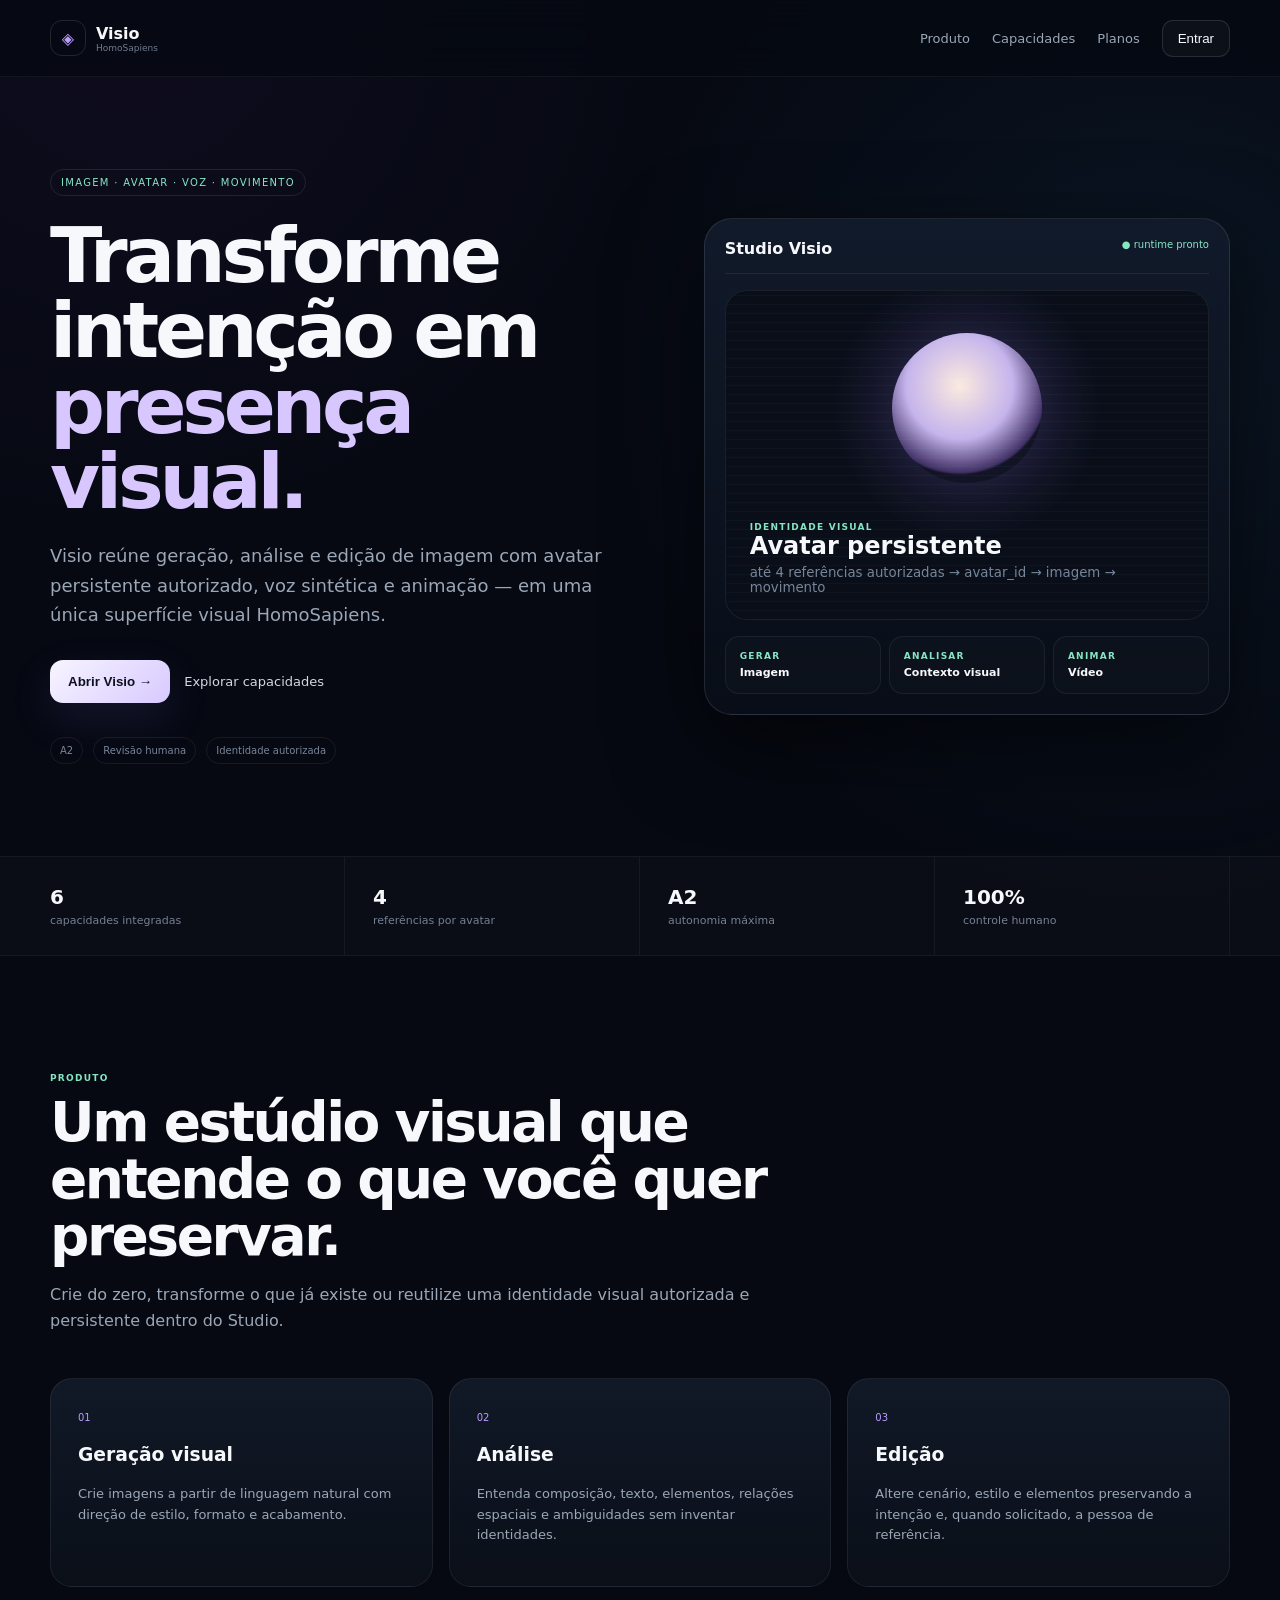
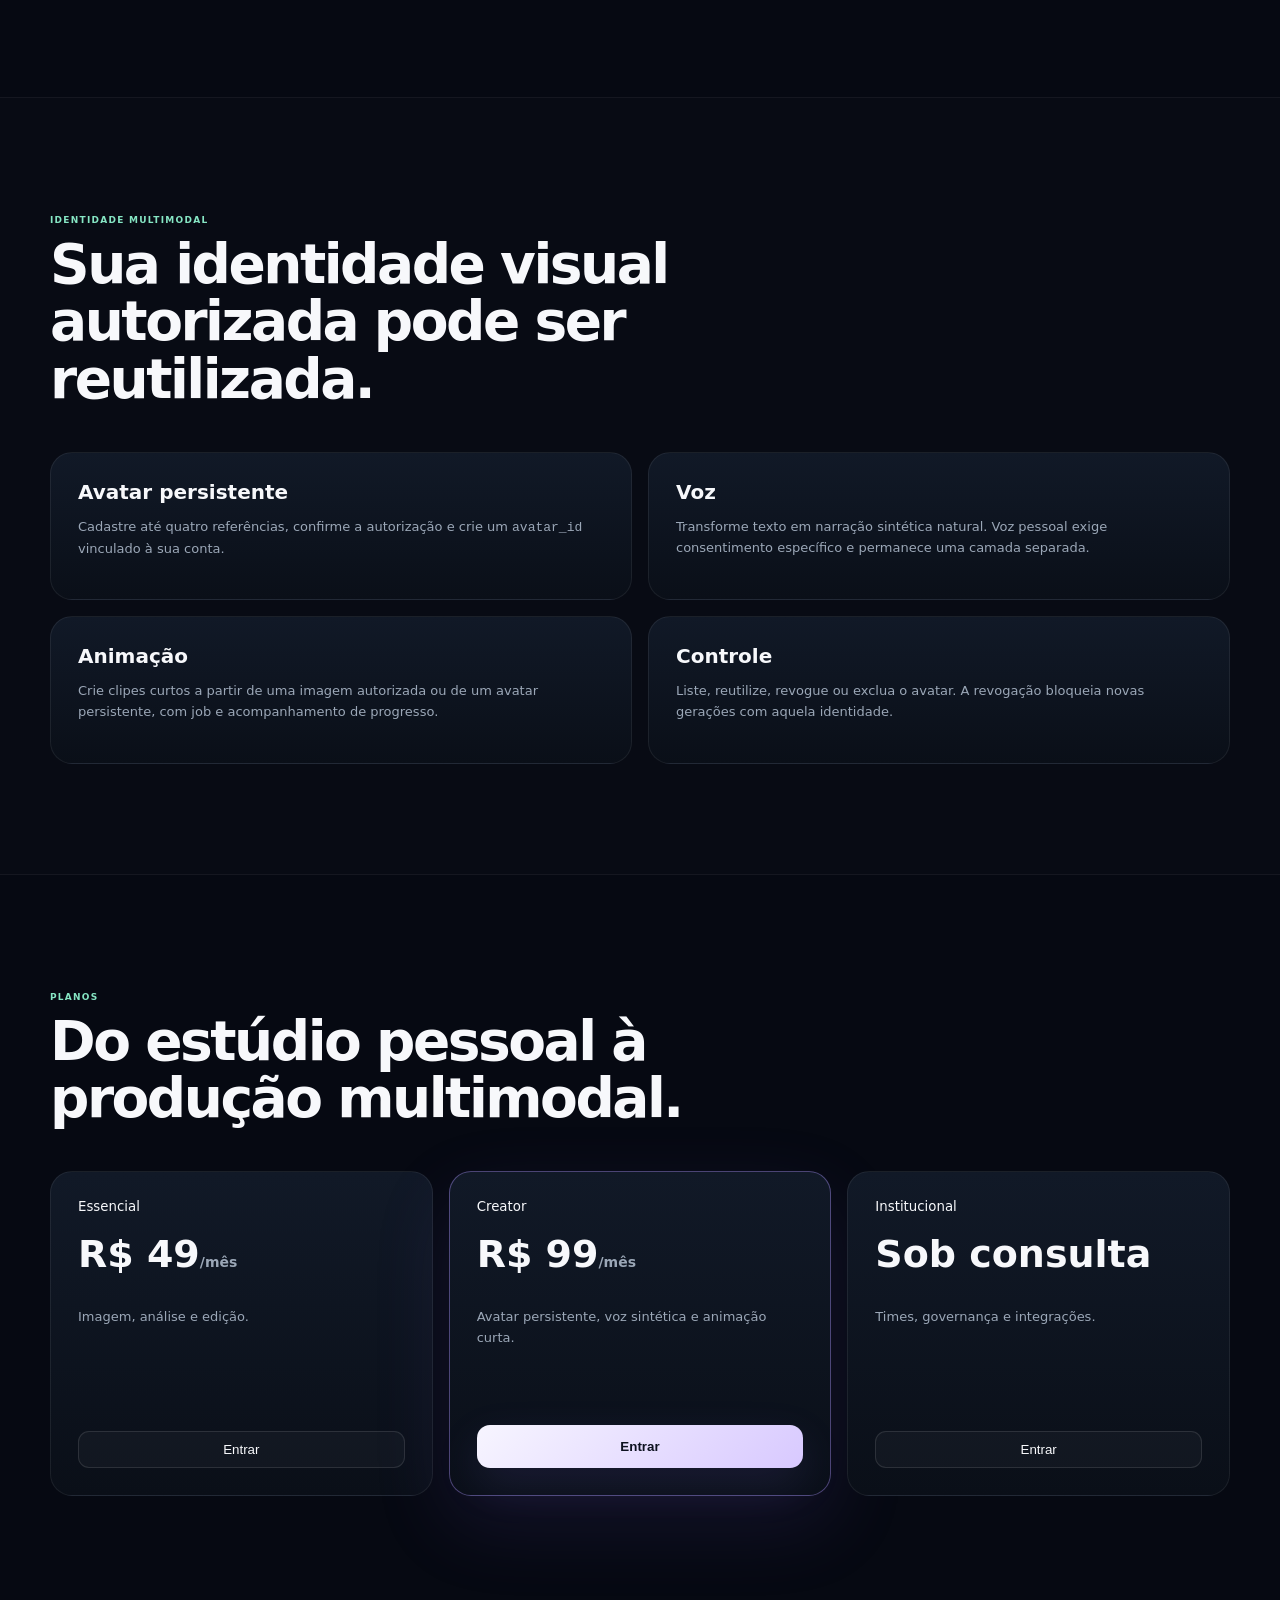
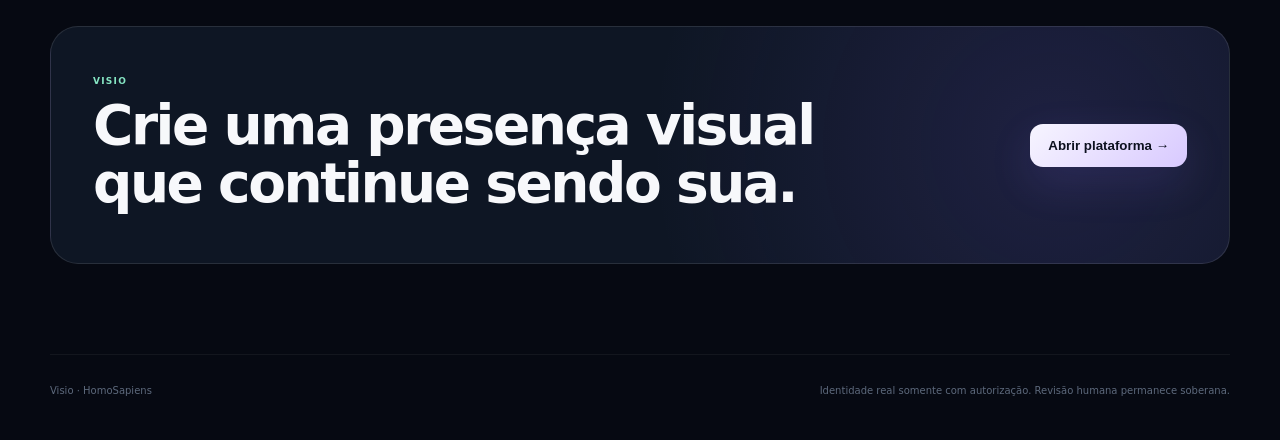
==== commit 03753cb9: "sync(visio): align public landing with canonical frontend" ====
--- a/index.html
+++ b/index.html
@@ -1,13 +1,13 @@
 <!doctype html><html lang="pt-BR"><head><meta charset="utf-8"><meta name="viewport" content="width=device-width,initial-scale=1"><title>Visio — Inteligência visual HomoSapiens</title><link rel="stylesheet" href="./styles.css"></head><body>
 <header class="top"><div class="wrap nav"><a class="brand" href="/"><span>◈</span><div><b>Visio</b><small>HomoSapiens</small></div></a><nav><a href="#produto">Produto</a><a href="#capacidades">Capacidades</a><a href="#planos">Planos</a><button id="loginOpen">Entrar</button></nav></div></header>
 <main>
-<section class="hero wrap"><div class="copy"><span class="pill">IMAGEM · AVATAR · VOZ · MOVIMENTO</span><h1>Transforme intenção em <em>presença visual.</em></h1><p>Visio reúne geração, análise e edição de imagem com avatar pessoal, voz e animação — em uma única superfície visual HomoSapiens.</p><div class="actions"><button class="primary" id="heroCta">Abrir Visio →</button><a href="#capacidades">Explorar capacidades</a></div><div class="trust"><span>A2</span><span>Revisão humana</span><span>Identidade autorizada</span></div></div>
-<div class="stage"><div class="stage-head"><b>Studio Visio</b><span>● runtime pronto</span></div><div class="portrait"><div class="orb"></div><div class="scan"></div><span>IDENTIDADE VISUAL</span><b>Avatar por referência</b><small>foto autorizada → variação → voz → movimento</small></div><div class="mini"><div><span>GERAR</span><b>Imagem</b></div><div><span>ANALISAR</span><b>Contexto visual</b></div><div><span>ANIMAR</span><b>Vídeo</b></div></div></div></section>
-<section class="strip"><div class="wrap metrics"><div><b>6</b><span>capacidades integradas</span></div><div><b>1</b><span>referência visual</span></div><div><b>A2</b><span>autonomia máxima</span></div><div><b>100%</b><span>controle humano</span></div></div></section>
-<section id="produto" class="section wrap"><div class="section-head"><span>PRODUTO</span><h2>Um estúdio visual que entende o que você quer preservar.</h2><p>Crie do zero, transforme o que já existe ou reutilize uma referência visual autorizada dentro do Studio.</p></div><div class="cards"><article><i>01</i><h3>Geração visual</h3><p>Crie imagens a partir de linguagem natural com direção de estilo, formato e acabamento.</p></article><article><i>02</i><h3>Análise</h3><p>Entenda composição, texto, elementos, relações espaciais e ambiguidades sem inventar identidades.</p></article><article><i>03</i><h3>Edição</h3><p>Altere cenário, estilo e elementos preservando a intenção e, quando solicitado, a pessoa de referência.</p></article></div></section>
-<section id="capacidades" class="section alt"><div class="wrap"><div class="section-head"><span>IDENTIDADE MULTIMODAL</span><h2>Sua referência visual pode ganhar voz e movimento.</h2></div><div class="cap-grid"><article><b>Avatar</b><p>Use uma foto sua como referência e gere variações visuais preservando a pessoa autorizada.</p></article><article><b>Voz</b><p>Transforme texto em narração natural. Vozes personalizadas dependem de consentimento verificável.</p></article><article><b>Animação</b><p>Crie clipes curtos a partir da referência e de um roteiro, mantendo a imagem autorizada.</p></article><article><b>Perfil visual</b><p>Salve localmente sua referência preferida no navegador para reutilizar dentro do workspace.</p></article></div></div></section>
-<section id="planos" class="section wrap"><div class="section-head"><span>PLANOS</span><h2>Do estúdio pessoal à produção multimodal.</h2></div><div class="pricing"><article><small>Essencial</small><h3>R$ 49<em>/mês</em></h3><p>Imagem, análise e edição.</p><button class="login">Entrar</button></article><article class="featured"><small>Creator</small><h3>R$ 99<em>/mês</em></h3><p>Avatar por referência, voz e animação curta.</p><button class="primary login">Entrar</button></article><article><small>Institucional</small><h3>Sob consulta</h3><p>Times, governança e integrações.</p><button class="login">Entrar</button></article></div></section>
+<section class="hero wrap"><div class="copy"><span class="pill">IMAGEM · AVATAR · VOZ · MOVIMENTO</span><h1>Transforme intenção em <em>presença visual.</em></h1><p>Visio reúne geração, análise e edição de imagem com avatar persistente autorizado, voz sintética e animação — em uma única superfície visual HomoSapiens.</p><div class="actions"><button class="primary" id="heroCta">Abrir Visio →</button><a href="#capacidades">Explorar capacidades</a></div><div class="trust"><span>A2</span><span>Revisão humana</span><span>Identidade autorizada</span></div></div>
+<div class="stage"><div class="stage-head"><b>Studio Visio</b><span>● runtime pronto</span></div><div class="portrait"><div class="orb"></div><div class="scan"></div><span>IDENTIDADE VISUAL</span><b>Avatar persistente</b><small>até 4 referências autorizadas → avatar_id → imagem → movimento</small></div><div class="mini"><div><span>GERAR</span><b>Imagem</b></div><div><span>ANALISAR</span><b>Contexto visual</b></div><div><span>ANIMAR</span><b>Vídeo</b></div></div></div></section>
+<section class="strip"><div class="wrap metrics"><div><b>6</b><span>capacidades integradas</span></div><div><b>4</b><span>referências por avatar</span></div><div><b>A2</b><span>autonomia máxima</span></div><div><b>100%</b><span>controle humano</span></div></div></section>
+<section id="produto" class="section wrap"><div class="section-head"><span>PRODUTO</span><h2>Um estúdio visual que entende o que você quer preservar.</h2><p>Crie do zero, transforme o que já existe ou reutilize uma identidade visual autorizada e persistente dentro do Studio.</p></div><div class="cards"><article><i>01</i><h3>Geração visual</h3><p>Crie imagens a partir de linguagem natural com direção de estilo, formato e acabamento.</p></article><article><i>02</i><h3>Análise</h3><p>Entenda composição, texto, elementos, relações espaciais e ambiguidades sem inventar identidades.</p></article><article><i>03</i><h3>Edição</h3><p>Altere cenário, estilo e elementos preservando a intenção e, quando solicitado, a pessoa de referência.</p></article></div></section>
+<section id="capacidades" class="section alt"><div class="wrap"><div class="section-head"><span>IDENTIDADE MULTIMODAL</span><h2>Sua identidade visual autorizada pode ser reutilizada.</h2></div><div class="cap-grid"><article><b>Avatar persistente</b><p>Cadastre até quatro referências, confirme a autorização e crie um <code>avatar_id</code> vinculado à sua conta.</p></article><article><b>Voz</b><p>Transforme texto em narração sintética natural. Voz pessoal exige consentimento específico e permanece uma camada separada.</p></article><article><b>Animação</b><p>Crie clipes curtos a partir de uma imagem autorizada ou de um avatar persistente, com job e acompanhamento de progresso.</p></article><article><b>Controle</b><p>Liste, reutilize, revogue ou exclua o avatar. A revogação bloqueia novas gerações com aquela identidade.</p></article></div></div></section>
+<section id="planos" class="section wrap"><div class="section-head"><span>PLANOS</span><h2>Do estúdio pessoal à produção multimodal.</h2></div><div class="pricing"><article><small>Essencial</small><h3>R$ 49<em>/mês</em></h3><p>Imagem, análise e edição.</p><button class="login">Entrar</button></article><article class="featured"><small>Creator</small><h3>R$ 99<em>/mês</em></h3><p>Avatar persistente, voz sintética e animação curta.</p><button class="primary login">Entrar</button></article><article><small>Institucional</small><h3>Sob consulta</h3><p>Times, governança e integrações.</p><button class="login">Entrar</button></article></div></section>
 <section class="cta wrap"><div><span>VISIO</span><h2>Crie uma presença visual que continue sendo sua.</h2></div><button class="primary" id="bottomCta">Abrir plataforma →</button></section>
 </main><footer class="wrap"><span>Visio · HomoSapiens</span><span>Identidade real somente com autorização. Revisão humana permanece soberana.</span></footer>
-<div class="modal hidden" id="loginModal"><div class="backdrop" data-close></div><div class="modal-card"><button class="close" data-close>×</button><span class="pill">ACESSO HOMOSAPIENS</span><h2>Entrar no Visio</h2><p>Use o mesmo login das plataformas HomoSapiens.</p><form id="loginForm"><label>E-mail<input id="email" type="email" required autocomplete="username"></label><label>SenhZ<input id="password" type="password" required autocomplete="current-password"></label><button class="primary" type="submit">Entrar</button></form><div class="error hidden" id="loginError"></div></div></div>
+<div class="modal hidden" id="loginModal"><div class="backdrop" data-close></div><div class="modal-card"><button class="close" data-close>×</button><span class="pill">ACESSO HOMOSAPIENS</span><h2>Entrar no Visio</h2><p>Use o mesmo login das plataformas HomoSapiens.</p><form id="loginForm"><label>E-mail<input id="email" type="email" required autocomplete="username"></label><label>Senha<input id="password" type="password" required autocomplete="current-password"></label><button class="primary" type="submit">Entrar</button></form><div class="error hidden" id="loginError"></div></div></div>
 <script src="./app.js" type="module"></script></body></html>
--- a/styles.css
+++ b/styles.css
@@ -0,0 +1,3 @@
+:root{--bg:#060912;--p:#0d1320;--p2:#111827;--line:#253147;--text:#f7f8fb;--muted:#9ba7b7;--violet:#b99cff;--cyan:#78dcff;--green:#86e6c4}
+*{box-sizing:border-box}html{scroll-behavior:smooth}body{margin:0;background:radial-gradient(circle at 10% 0,#20133855,transparent 34rem),radial-gradient(circle at 90% 10%,#12304755,transparent 34rem),var(--bg);color:var(--text);font-family:Inter,system-ui,sans-serif}.wrap{width:min(1180px,calc(100% - 36px));margin:auto}.top{position:sticky;top:0;z-index:20;background:#060912cc;border-bottom:1px solid #ffffff0d;backdrop-filter:blur(18px)}.nav{height:76px;display:flex;align-items:center;justify-content:space-between}.brand{display:flex;gap:10px;align-items:center;text-decoration:none;color:inherit}.brand>span{width:36px;height:36px;display:grid;place-items:center;border:1px solid #ffffff1d;border-radius:12px;color:var(--violet)}.brand b,.brand small{display:block}.brand small{font-size:9px;color:#6f7c90}.nav nav{display:flex;align-items:center;gap:22px}.nav nav a{font-size:13px;color:var(--muted);text-decoration:none}.nav button,.login{border:1px solid #ffffff1c;background:#ffffff08;color:var(--text);border-radius:11px;padding:10px 15px;cursor:pointer}.hero{min-height:690px;display:grid;grid-template-columns:1.05fr .95fr;gap:72px;align-items:center;padding:92px 0}.pill{display:inline-flex;border:1px solid #ffffff18;border-radius:999px;padding:7px 10px;font-size:10px;letter-spacing:.13em;color:var(--green)}h1{font-size:clamp(52px,6vw,82px);line-height:.98;letter-spacing:-.055em;margin:22px 0}h1 em{font-style:normal;color:#d8c7ff}.copy>p{font-size:18px;line-height:1.65;color:var(--muted);max-width:680px}.actions{display:flex;align-items:center;gap:14px;margin-top:30px}.actions a{color:#d2d9e4;font-size:13px;text-decoration:none}.primary{padding:14px 18px;border-radius:13px;font-weight:800;border:0;cursor:pointer;background:linear-gradient(135deg,#f7f5ff,#d8c9ff);color:#0d1120;box-shadow:0 16px 44px #8f78ff20}.trust{display:flex;gap:10px;margin-top:34px}.trust span{font-size:10px;color:#778599;border:1px solid #ffffff12;padding:7px 9px;border-radius:999px}.stage{padding:20px;border:1px solid #ffffff1b;border-radius:28px;background:linear-gradient(180deg,#111a2a,#080d17);box-shadow:0 30px 90px #0009}.stage-head{display:flex;justify-content:space-between;border-bottom:1px solid #ffffff12;padding-bottom:15px}.stage-head span{font-size:10px;color:var(--green)}.portrait{position:relative;min-height:330px;border:1px solid #ffffff12;border-radius:22px;margin:16px 0;background:radial-gradient(circle at 50% 35%,#7656b530,transparent 42%),#090e18;display:flex;flex-direction:column;justify-content:flex-end;padding:24px;overflow:hidden}.orb{position:absolute;inset:42px auto auto 50%;transform:translateX(-50%);width:150px;height:150px;border-radius:50%;background:radial-gradient(circle at 45% 35%,#ffe9dc,#c7b2f8 42%,#432f70 68%,transparent 70%);filter:saturate(.8);box-shadow:0 0 70px #8766e63d}.scan{position:absolute;inset:0;background:linear-gradient(transparent 49%,#72d7ff13 50%,transparent 51%);background-size:100% 9px;opacity:.5}.portrait span,.mini span,.section-head>span,.cta span{font-size:9px;letter-spacing:.14em;color:var(--green);font-weight:800}.portrait b{font-size:24px;z-index:1}.portrait small{color:#778599;z-index:1;margin-top:5px}.mini{display:grid;grid-template-columns:repeat(3,1fr);gap:8px}.mini>div{border:1px solid #ffffff10;border-radius:14px;padding:14px;background:#ffffff04}.mini b,.mini span{display:block}.mini b{font-size:11px;margin-top:5px}.strip{border-block:1px solid #ffffff0d;background:#ffffff04}.metrics{display:grid;grid-template-columns:repeat(4,1fr)}.metrics>div{padding:28px;border-right:1px solid #ffffff0d}.metrics>div:first-child{padding-left:0}.metrics b,.metrics span{display:block}.metrics b{font-size:20px}.metrics span{font-size:11px;color:#748195;margin-top:5px}.section{padding:110px 0}.alt{background:#ffffff02;border-block:1px solid #ffffff0d}.section-head{max-width:760px;margin-bottom:44px}.section-head h2,.cta h2{font-size:clamp(36px,4.4vw,55px);line-height:1.04;letter-spacing:-.045em;margin:9px 0}.section-head p{color:var(--muted);line-height:1.65}.cards,.pricing{display:grid;grid-template-columns:repeat(3,1fr);gap:16px}.cards article,.pricing article,.cap-grid article{border:1px solid #ffffff12;border-radius:22px;background:linear-gradient(180deg,#111927,#0a0f18);padding:27px}.cards i{font-style:normal;font-size:10px;color:var(--violet)}.cards p,.pricing p,.cap-grid p{color:var(--muted);font-size:13px;line-height:1.6}.cap-grid{display:grid;grid-template-columns:repeat(2,1fr);gap:16px}.cap-grid b{font-size:20px}.pricing article{min-height:325px;display:flex;flex-direction:column}.pricing .featured{border-color:#ad94ff66;box-shadow:0 28px 80px #7658cc22}.pricing h3{font-size:38px;margin:18px 0}.pricing h3 em{font-size:14px;font-style:normal;color:var(--muted)}.pricing button{margin-top:auto}.cta{margin-top:20px;margin-bottom:90px;padding:42px;border:1px solid #ffffff1b;border-radius:28px;background:radial-gradient(circle at 85% 50%,#7659dc29,transparent 25rem),#0e1624;display:flex;justify-content:space-between;align-items:center;gap:40px}.cta h2{max-width:760px}footer{border-top:1px solid #ffffff0d;padding:30px 0 45px;display:flex;justify-content:space-between;color:#5d697c;font-size:10px}.modal{position:fixed;inset:0;z-index:40;display:grid;place-items:center;padding:20px}.backdrop{position:absolute;inset:0;background:#000c;backdrop-filter:blur(10px)}.modal-card{position:relative;width:min(450px,100%);padding:32px;border:1px solid #ffffff1b;border-radius:24px;background:#0e1624;box-shadow:0 30px 90px #000a}.modal-card p{color:var(--muted);font-size:13px}.modal-card form{display:grid;gap:14px;margin-top:22px}.modal-card label{display:grid;gap:7px;color:var(--muted);font-size:11px}.modal-card input{width:100%;background:#070b12;border:1px solid #ffffff14;border-radius:12px;color:white;padding:13px 14px}.close{position:absolute;right:14px;top:12px;background:none;border:0;color:#9aa5b8;font-size:24px}.error{margin-top:14px;border:1px solid #ff8d8d44;background:#ff8d8d0d;color:#ffc5c5;padding:11px;border-radius:12px;font-size:11px}.hidden{display:none!important}
+@media(max-width:850px){.nav nav a{display:none}.hero{grid-template-columns:1fr;padding-top:60px}.metrics,.cards,.pricing,.cap-grid{grid-template-columns:1fr}.metrics>div{border-right:0;border-bottom:1px solid #ffffff0d;padding-left:0}.cta{display:block}.cta button{margin-top:20px}footer{display:block}footer span{display:block;margin-top:8px}}
